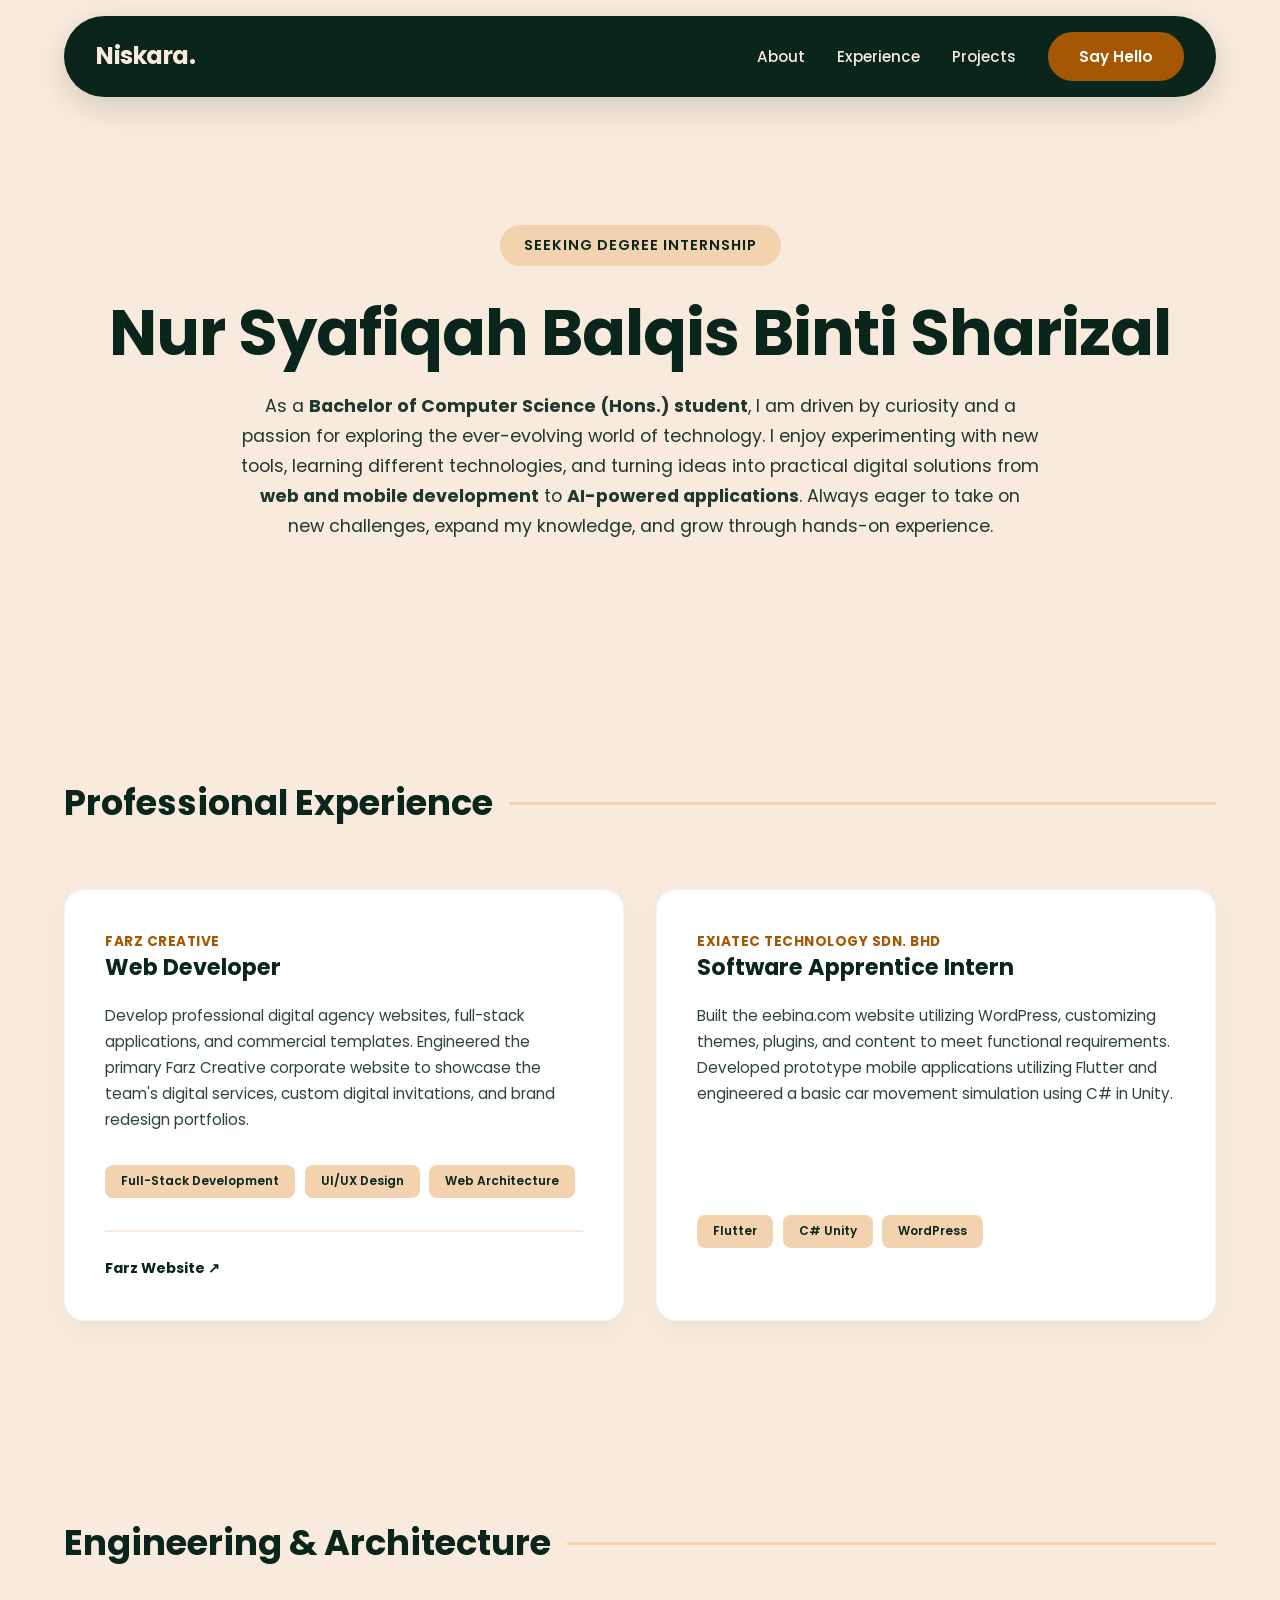
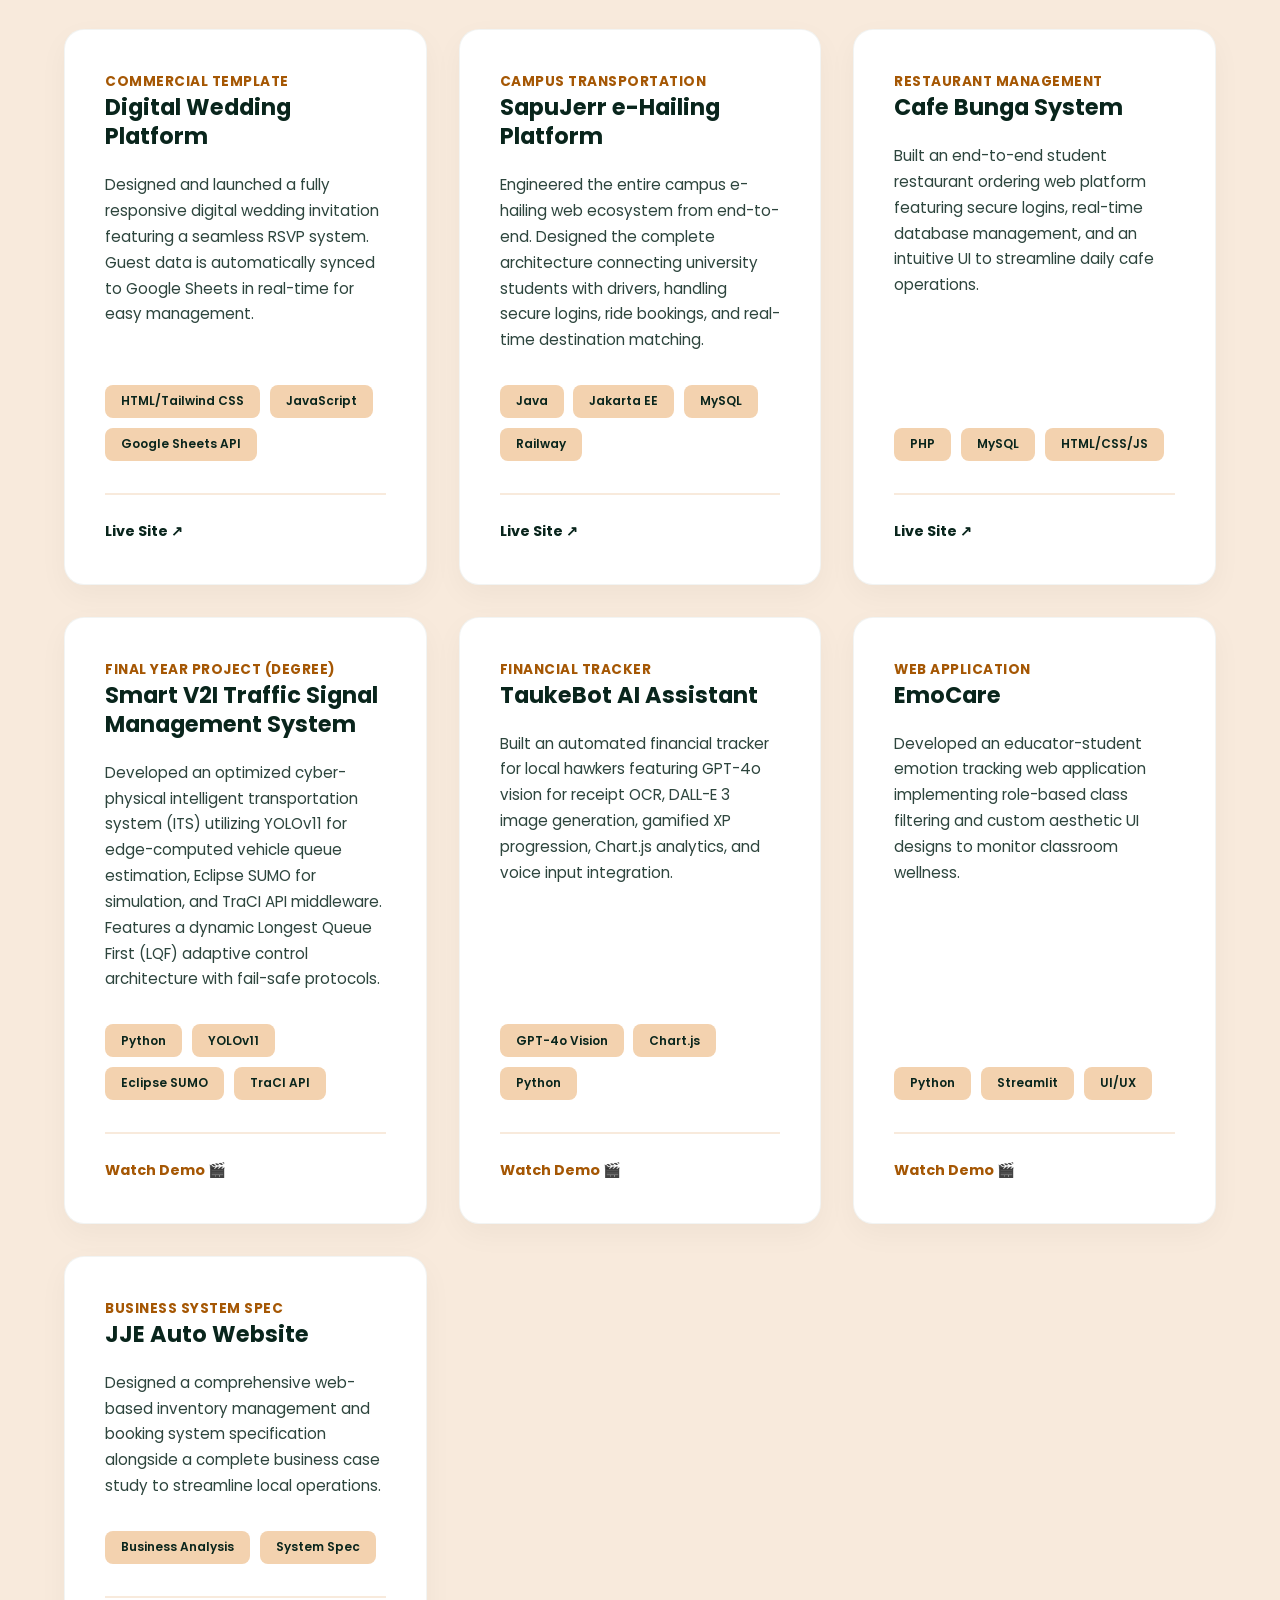
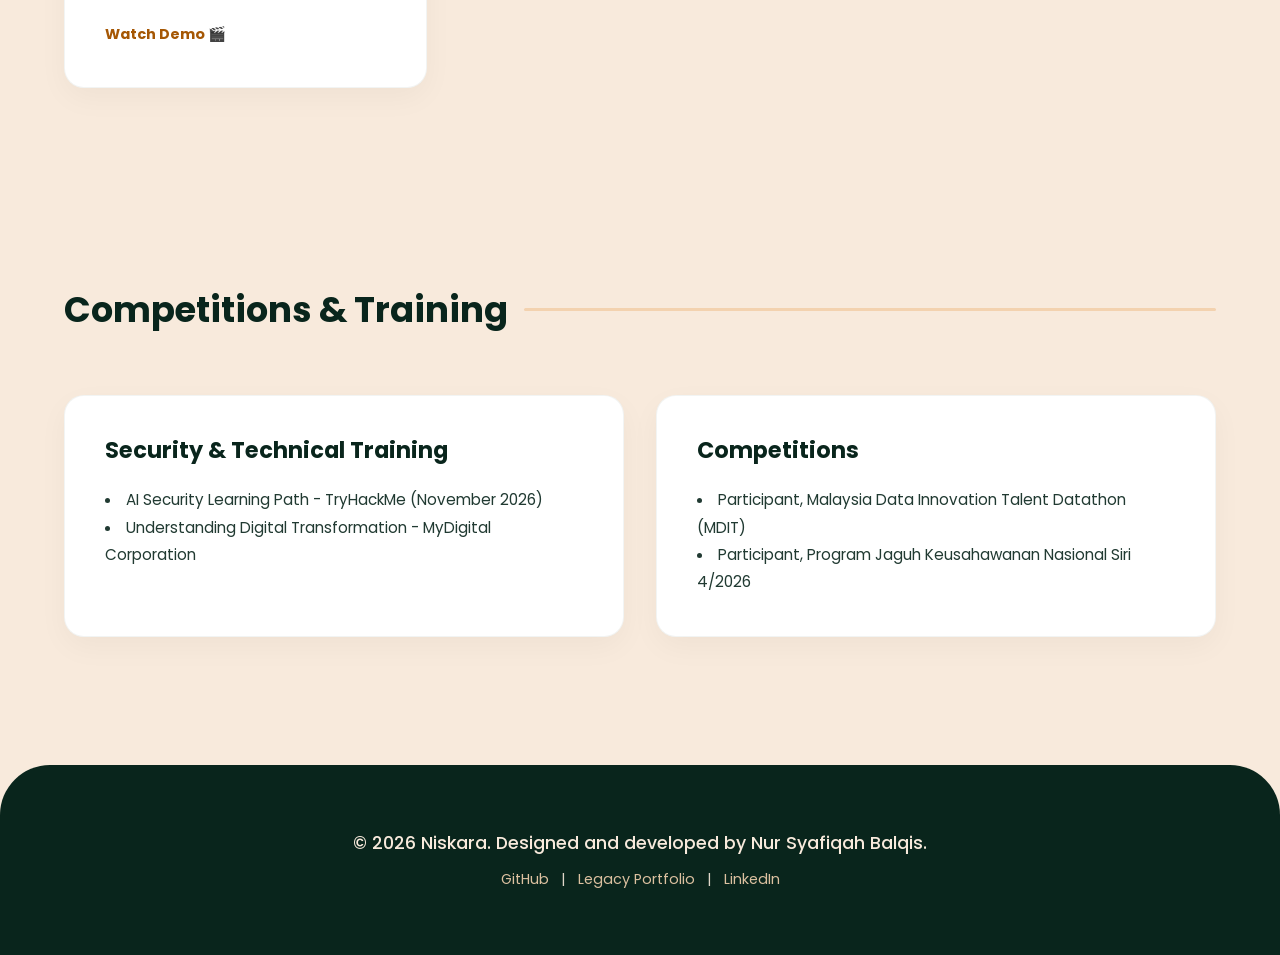
==== index.html @ 25c27092 "yt vid taukebot" ====
<!DOCTYPE html>
<html lang="en">
<head>
    <meta charset="UTF-8">
    <meta name="viewport" content="width=device-width, initial-scale=1.0">
    <title>Niskara. | Nur Syafiqah Balqis</title>
    <link href="https://fonts.googleapis.com/css2?family=Poppins:wght@300;400;500;600;700&display=swap" rel="stylesheet">
    <style>
        :root {
            /* Custom Palette */
            --dark-green: #09251C;
            --rust-orange: #A55704;
            --light-peach: #F3D2AF;
            --cream-bg: #F8EADC;
            --white: #FFFFFF;
            
            --transition: all 0.3s ease-in-out;
        }

        * {
            margin: 0;
            padding: 0;
            box-sizing: border-box;
            font-family: 'Poppins', sans-serif;
            scroll-behavior: smooth;
        }

        body {
            background-color: var(--cream-bg);
            color: var(--dark-green);
            line-height: 1.7;
            overflow-x: hidden;
        }

        .container {
            max-width: 1200px;
            margin: 0 auto;
            padding: 0 1.5rem;
        }

        /* Solid Navigation */
        .nav-wrapper {
            position: sticky;
            top: 1rem;
            z-index: 1000;
            margin-top: 1rem;
        }

        nav {
            display: flex;
            justify-content: space-between;
            align-items: center;
            padding: 1rem 2rem;
            background-color: var(--dark-green);
            border-radius: 50px;
            box-shadow: 0 10px 30px rgba(9, 37, 28, 0.15);
        }

        .logo {
            font-size: 1.5rem;
            font-weight: 700;
            color: var(--cream-bg);
            text-decoration: none;
            letter-spacing: -0.5px;
        }

        .nav-links {
            display: flex;
            gap: 2rem;
            list-style: none;
            align-items: center;
        }

        .nav-links a {
            text-decoration: none;
            color: var(--cream-bg);
            font-weight: 500;
            font-size: 0.95rem;
            transition: var(--transition);
        }

        .nav-links a:hover {
            color: var(--light-peach);
        }

        .btn-hire {
            background-color: var(--rust-orange);
            color: var(--white) !important;
            padding: 0.6rem 1.8rem;
            border-radius: 50px;
            font-weight: 600 !important;
            transition: var(--transition);
            display: inline-block;
            border: 2px solid var(--rust-orange);
        }

        .btn-hire:hover {
            background-color: transparent;
            color: var(--light-peach) !important;
            border-color: var(--light-peach);
        }

        /* Hamburger Menu (Mobile) */
        .hamburger {
            display: none;
            cursor: pointer;
            border: none;
            background: transparent;
            flex-direction: column;
            gap: 5px;
            z-index: 1001;
        }

        .hamburger span {
            width: 25px;
            height: 3px;
            background-color: var(--cream-bg);
            border-radius: 5px;
            transition: var(--transition);
        }

        /* Hero Section */
        .hero {
            padding: 8rem 0 6rem;
            text-align: center;
        }

        .tagline {
            display: inline-block;
            background-color: var(--light-peach);
            color: var(--dark-green);
            padding: 0.5rem 1.5rem;
            border-radius: 50px;
            font-size: 0.9rem;
            font-weight: 600;
            margin-bottom: 2rem;
            text-transform: uppercase;
            letter-spacing: 1px;
        }

        .hero h1 {
            font-size: 4rem;
            line-height: 1.1;
            margin-bottom: 1.5rem;
            color: var(--dark-green);
            letter-spacing: -1px;
        }

        .hero p {
            font-size: 1.1rem;
            color: var(--dark-green);
            max-width: 800px;
            margin: 0 auto 2.5rem;
            opacity: 0.9;
        }

        /* Typography & Layout */
        section { padding: 6rem 0; }

        .section-title {
            font-size: 2.2rem;
            margin-bottom: 3.5rem;
            font-weight: 700;
            display: flex;
            align-items: center;
            gap: 1rem;
            color: var(--dark-green);
        }

        .section-title::after {
            content: "";
            height: 3px;
            flex-grow: 1;
            background-color: var(--light-peach);
            border-radius: 5px;
        }

        .grid-2 { display: grid; grid-template-columns: 1fr 1fr; gap: 2rem; }
        .grid-3 { display: grid; grid-template-columns: repeat(auto-fit, minmax(320px, 1fr)); gap: 2rem; }

        /* Solid Cards */
        .card {
            background-color: var(--white);
            padding: 2.5rem;
            border-radius: 20px;
            transition: var(--transition);
            display: flex;
            flex-direction: column;
            height: 100%;
            border: 1px solid rgba(9, 37, 28, 0.05);
            box-shadow: 0 10px 30px rgba(9, 37, 28, 0.04);
        }

        .card:hover {
            transform: translateY(-8px);
            box-shadow: 0 20px 40px rgba(9, 37, 28, 0.1);
            border-color: var(--light-peach);
        }

        .card-header {
            display: flex;
            flex-direction: column;
            align-items: flex-start;
            margin-bottom: 1rem;
        }

        .card h3 { 
            font-size: 1.4rem; 
            margin-bottom: 0.3rem; 
            line-height: 1.3;
            font-weight: 700;
            color: var(--dark-green);
        }
        
        .card-subtitle {
            font-size: 0.85rem;
            color: var(--rust-orange);
            font-weight: 700;
            text-transform: uppercase;
            letter-spacing: 0.5px;
        }

        .card p {
            color: var(--dark-green);
            font-size: 0.95rem;
            margin-bottom: 2rem;
            flex-grow: 1;
            opacity: 0.85;
        }

        .tags {
            display: flex;
            flex-wrap: wrap;
            gap: 0.6rem;
            margin-bottom: 2rem;
        }

        .tag {
            background-color: var(--light-peach);
            color: var(--dark-green);
            padding: 0.4rem 1rem;
            border-radius: 8px;
            font-size: 0.75rem;
            font-weight: 600;
        }

        /* Action Buttons */
        .card-actions {
            display: flex;
            gap: 1.2rem;
            margin-top: auto;
            border-top: 2px solid var(--cream-bg);
            padding-top: 1.5rem;
            flex-wrap: wrap;
        }

        .btn-link {
            text-decoration: none;
            font-size: 0.9rem;
            font-weight: 700;
            color: var(--dark-green);
            display: flex;
            align-items: center;
            gap: 0.4rem;
            transition: var(--transition);
            cursor: pointer;
        }
        
        .btn-link:hover { color: var(--rust-orange); transform: translateX(2px); }
        .btn-video { color: var(--rust-orange); } 

        /* Video Modal */
        .modal-overlay {
            position: fixed;
            top: 0; left: 0; width: 100%; height: 100%;
            background: rgba(9, 37, 28, 0.8); 
            display: flex;
            justify-content: center;
            align-items: center;
            z-index: 2000;
            opacity: 0;
            pointer-events: none;
            transition: opacity 0.4s ease;
        }

        .modal-overlay.active {
            opacity: 1;
            pointer-events: all;
        }

        .modal-content {
            background: var(--cream-bg);
            padding: 2.5rem;
            border-radius: 20px;
            width: 95%;
            max-width: 900px;
            position: relative;
            transform: translateY(30px) scale(0.95);
            transition: all 0.4s cubic-bezier(0.4, 0, 0.2, 1);
            box-shadow: 0 25px 50px rgba(0,0,0,0.3);
        }

        .modal-overlay.active .modal-content { 
            transform: translateY(0) scale(1); 
        }

        .close-modal {
            position: absolute;
            top: 1.5rem;
            right: 1.5rem;
            background: var(--light-peach);
            border: none;
            width: 40px;
            height: 40px;
            border-radius: 50%;
            font-size: 1.5rem;
            display: flex;
            align-items: center;
            justify-content: center;
            cursor: pointer;
            color: var(--dark-green);
            transition: var(--transition);
        }

        .close-modal:hover {
            background: var(--rust-orange);
            color: var(--white);
            transform: rotate(90deg);
        }

        .video-container {
            width: 100%;
            aspect-ratio: 16 / 9;
            background: var(--dark-green);
            border-radius: 12px;
            overflow: hidden;
            margin-top: 1.5rem;
        }

        .video-container video, .video-container iframe {
            width: 100%;
            height: 100%;
            border: none;
        }

        footer {
            text-align: center;
            padding: 4rem 0;
            margin-top: 2rem;
            background-color: var(--dark-green);
            color: var(--cream-bg);
            border-top-left-radius: 50px;
            border-top-right-radius: 50px;
        }

        footer a {
            color: var(--light-peach);
            text-decoration: none;
            margin: 0 0.5rem;
            transition: var(--transition);
        }

        footer a:hover {
            color: var(--rust-orange);
        }

        /* Mobile Responsiveness */
        @media (max-width: 900px) {
            .hero h1 { font-size: 3rem; }
            .section-title { font-size: 1.8rem; }
            .grid-3 { grid-template-columns: repeat(auto-fit, minmax(280px, 1fr)); }
        }

        @media (max-width: 768px) {
            section { padding: 4rem 0; }
            .hero { padding: 6rem 0 4rem; }
            .hero h1 { font-size: 2.4rem; }
            .hero p { font-size: 1rem; padding: 0 1rem; }
            .grid-2 { grid-template-columns: 1fr; }
            
            nav { padding: 1rem 1.5rem; border-radius: 20px; }
            .hamburger { display: flex; }
            
            .nav-links {
                position: absolute;
                top: 110%;
                left: 0;
                right: 0;
                background-color: var(--dark-green);
                flex-direction: column;
                padding: 2rem;
                border-radius: 20px;
                box-shadow: 0 10px 30px rgba(9, 37, 28, 0.2);
                gap: 1.5rem;
                opacity: 0;
                visibility: hidden;
                transform: translateY(-10px);
                transition: var(--transition);
            }

            .nav-links.active {
                opacity: 1;
                visibility: visible;
                transform: translateY(0);
            }

            /* Hamburger Animation */
            .hamburger.active span:nth-child(1) { transform: rotate(45deg) translate(6px, 6px); }
            .hamburger.active span:nth-child(2) { opacity: 0; }
            .hamburger.active span:nth-child(3) { transform: rotate(-45deg) translate(5px, -5px); }
            
            .card { padding: 1.8rem; }
            .modal-content { padding: 1.5rem; border-radius: 16px; }
            
            footer { border-top-left-radius: 30px; border-top-right-radius: 30px; }
        }
    </style>
</head>
<body>

    <div class="container">
        <div class="nav-wrapper">
            <nav>
                <a href="#" class="logo">Niskara.</a>
                
                <button class="hamburger" id="hamburger-menu" aria-label="Toggle navigation">
                    <span></span>
                    <span></span>
                    <span></span>
                </button>

                <ul class="nav-links" id="nav-links">
                    <li><a href="#about" onclick="closeNav()">About</a></li>
                    <li><a href="#experience" onclick="closeNav()">Experience</a></li>
                    <li><a href="#projects" onclick="closeNav()">Projects</a></li>
                    <li><a href="mailto:syfqhblqs04@gmail.com" class="btn-hire">Say Hello</a></li>
                </ul>
            </nav>
        </div>

        <header class="hero" id="about">
            <div class="tagline">Seeking Degree Internship</div>
            <h1>Nur Syafiqah Balqis Binti Sharizal</h1>
            <p class="intro">
                As a <strong>Bachelor of Computer Science (Hons.) student</strong>, I am driven by curiosity 
                and a passion for exploring the ever-evolving world of technology.
                I enjoy experimenting with new tools, learning different technologies, 
                and turning ideas into practical digital solutions from 
                <strong>web and mobile development</strong> to 
                <strong>AI-powered applications</strong>. Always eager to take on new 
                challenges, expand my knowledge, and grow through hands-on experience.
            </p>
        </header>

        <section id="experience">
            <h2 class="section-title">Professional Experience</h2>
            <div class="grid-2">
                <div class="card">
                    <div class="card-header">
                        <span class="card-subtitle">Farz Creative</span>
                        <h3>Web Developer</h3>
                    </div>
                    <p>Develop professional digital agency websites, full-stack applications, and commercial templates. Engineered the primary Farz Creative corporate website to showcase the team's digital services, custom digital invitations, and brand redesign portfolios.</p>
                    <div class="tags">
                        <span class="tag">Full-Stack Development</span>
                        <span class="tag">UI/UX Design</span>
                        <span class="tag">Web Architecture</span>
                    </div>
                    <div class="card-actions">
                        <a href="https://farzcreative.com/" target="_blank" class="btn-link">Farz Website ↗</a>
                    </div>
                </div>

                <div class="card">
                    <div class="card-header">
                        <span class="card-subtitle">Exiatec Technology Sdn. Bhd</span>
                        <h3>Software Apprentice Intern</h3>
                    </div>
                    <p>Built the eebina.com website utilizing WordPress, customizing themes, plugins, and content to meet functional requirements. Developed prototype mobile applications utilizing Flutter and engineered a basic car movement simulation using C# in Unity.</p>
                    <div class="tags">
                        <span class="tag">Flutter</span>
                        <span class="tag">C# Unity</span>
                        <span class="tag">WordPress</span>
                    </div>
                </div>
            </div>
        </section>

        <section id="projects">
            <h2 class="section-title">Engineering & Architecture</h2>
            <div class="grid-3">
                
                <div class="card">
                    <div class="card-header">
                        <span class="card-subtitle">Commercial Template</span>
                        <h3>Digital Wedding Platform</h3>
                    </div>
                    <p>Designed and launched a fully responsive digital wedding invitation featuring a seamless RSVP system. Guest data is automatically synced to Google Sheets in real-time for easy management.</p>
                    <div class="tags">
                        <span class="tag">HTML/Tailwind CSS</span>
                        <span class="tag">JavaScript</span>
                        <span class="tag">Google Sheets API</span>
                    </div>
                    <div class="card-actions">
                        <a href="https://wedding-template-01-cyan.vercel.app/" target="_blank" class="btn-link">Live Site ↗</a>
                    </div>
                </div>

                <div class="card">
                    <div class="card-header">
                        <span class="card-subtitle">Campus Transportation</span>
                        <h3>SapuJerr e-Hailing Platform</h3>
                    </div>
                    <p>Engineered the entire campus e-hailing web ecosystem from end-to-end. Designed the complete architecture connecting university students with drivers, handling secure logins, ride bookings, and real-time destination matching.</p>
                    <div class="tags">
                        <span class="tag">Java</span>
                        <span class="tag">Jakarta EE</span>
                        <span class="tag">MySQL</span>
                        <span class="tag">Railway</span>
                    </div>
                    <div class="card-actions">
                        <a href="https://sapujerr-live-production.up.railway.app/" target="_blank" class="btn-link">Live Site ↗</a>
                       <!-- <a onclick="openModal('sapujerr-demo')" class="btn-link btn-video">Watch Demo 🎬</a> -->
                    </div>
                </div>

                <div class="card">
                    <div class="card-header">
                        <span class="card-subtitle">Restaurant Management</span>
                        <h3>Cafe Bunga System</h3>
                    </div>
                    <p>Built an end-to-end student restaurant ordering web platform featuring secure logins, real-time database management, and an intuitive UI to streamline daily cafe operations.</p>
                    <div class="tags">
                        <span class="tag">PHP</span>
                        <span class="tag">MySQL</span>
                        <span class="tag">HTML/CSS/JS</span>
                    </div>
                    <div class="card-actions">
                        <a href="https://cafebunga-production-2b8e.up.railway.app/" target="_blank" class="btn-link">Live Site ↗</a>
                        <!--<a onclick="openModal('cafebunga-demo')" class="btn-link btn-video">Watch Demo 🎬</a>-->
                    </div>
                </div>

                <div class="card">
                    <div class="card-header">
                        <span class="card-subtitle">Final Year Project (Degree)</span>
                        <h3>Smart V2I Traffic Signal Management System</h3>
                    </div>
                    <p>Developed an optimized cyber-physical intelligent transportation system (ITS) utilizing YOLOv11 for edge-computed vehicle queue estimation, Eclipse SUMO for simulation, and TraCI API middleware. Features a dynamic Longest Queue First (LQF) adaptive control architecture with fail-safe protocols.</p>
                    <div class="tags">
                        <span class="tag">Python</span>
                        <span class="tag">YOLOv11</span>
                        <span class="tag">Eclipse SUMO</span>
                        <span class="tag">TraCI API</span>
                    </div>
                    <div class="card-actions">
                        <a onclick="openModal('traffic-demo')" class="btn-link btn-video">Watch Demo 🎬</a>
                    </div>
                </div>

                <div class="card">
                    <div class="card-header">
                        <span class="card-subtitle">Financial Tracker</span>
                        <h3>TaukeBot AI Assistant</h3>
                    </div>
                    <p>Built an automated financial tracker for local hawkers featuring GPT-4o vision for receipt OCR, DALL-E 3 image generation, gamified XP progression, Chart.js analytics, and voice input integration.</p>
                    <div class="tags">
                        <span class="tag">GPT-4o Vision</span>
                        <span class="tag">Chart.js</span>
                        <span class="tag">Python</span>
                    </div>
                    <div class="card-actions">
                        <a onclick="openModal('taukebot-demo')" class="btn-link btn-video">Watch Demo 🎬</a>
                    </div>
                </div>

                <div class="card">
                    <div class="card-header">
                        <span class="card-subtitle">Web Application</span>
                        <h3>EmoCare</h3>
                    </div>
                    <p>Developed an educator-student emotion tracking web application implementing role-based class filtering and custom aesthetic UI designs to monitor classroom wellness.</p>
                    <div class="tags">
                        <span class="tag">Python</span>
                        <span class="tag">Streamlit</span>
                        <span class="tag">UI/UX</span>
                    </div>
                    <div class="card-actions">
                        <a onclick="openModal('emocare-demo')" class="btn-link btn-video">Watch Demo 🎬</a>
                    </div>
                </div>

                <div class="card">
                    <div class="card-header">
                        <span class="card-subtitle">Business System Spec</span>
                        <h3>JJE Auto Website</h3>
                    </div>
                    <p>Designed a comprehensive web-based inventory management and booking system specification alongside a complete business case study to streamline local operations.</p>
                    <div class="tags">
                        <span class="tag">Business Analysis</span>
                        <span class="tag">System Spec</span>
                    </div>
                    <div class="card-actions">
                        <a onclick="openModal('traffic-demo')" class="btn-link btn-video">Watch Demo 🎬</a>
                    </div>
                </div>

            </div>
        </section>

        <section id="certifications">
            <h2 class="section-title">Competitions & Training</h2>
            <div class="grid-2">
                <div class="card">
                    <h3>Security & Technical Training</h3>
                    <ul style="list-style-position: inside; color: var(--dark-green); font-size: 0.95rem; margin-top: 1rem; line-height: 1.8; opacity: 0.9;">
                        <li>AI Security Learning Path - TryHackMe (November 2026)</li>
                        <li>Understanding Digital Transformation - MyDigital Corporation</li>
                    </ul>
                </div>
                <div class="card">
                    <h3>Competitions</h3>
                    <ul style="list-style-position: inside; color: var(--dark-green); font-size: 0.95rem; margin-top: 1rem; line-height: 1.8; opacity: 0.9;">
                        <li>Participant, Malaysia Data Innovation Talent Datathon (MDIT)</li>
                        <li>Participant, Program Jaguh Keusahawanan Nasional Siri 4/2026</li>
                    </ul>
                </div>
            </div>
        </section>
    </div> <!-- End Container -->

    <footer>
        <div class="container">
            <p style="font-weight: 500; font-size: 1.1rem; margin-bottom: 0.5rem;">&copy; 2026 Niskara. Designed and developed by Nur Syafiqah Balqis.</p>
            <p style="font-size: 0.9rem; opacity: 0.9;">
                <a href="https://github.com/syafiqahBalqis" target="_blank">GitHub</a> | 
                <a href="https://syafiqahbalqis.github.io/" target="_blank">Legacy Portfolio</a> |
                <a href="https://www.linkedin.com/in/nursyafiqahbalqis04/" target="_blank">LinkedIn</a>
            </p>
        </div>
    </footer>

    <!-- Global Video Modal -->
    <div class="modal-overlay" id="videoModal" onclick="closeModal(event)">
        <div class="modal-content" onclick="event.stopPropagation()">
            <button class="close-modal" onclick="closeModal(event)" aria-label="Close Modal">&times;</button>
            <h3 id="modalTitle" style="margin-bottom: 0.5rem; font-size: 1.5rem; color: var(--dark-green);">Project Demo</h3>
            <p style="font-size: 0.95rem; color: var(--rust-orange); font-weight: 600; margin-bottom: 1rem;">Watch the system in action.</p>
            
            <div class="video-container">
                <!-- Use an iframe for BOTH local videos and YouTube videos -->
                <iframe id="demoPlayer" src="" allowfullscreen allow="autoplay; encrypted-media"></iframe> 
            </div>
        </div>
    </div>

    <script>
        // Mobile Navigation Toggle
        const hamburger = document.getElementById('hamburger-menu');
        const navLinks = document.getElementById('nav-links');

        hamburger.addEventListener('click', () => {
            hamburger.classList.toggle('active');
            navLinks.classList.toggle('active');
        });

        function closeNav() {
            hamburger.classList.remove('active');
            navLinks.classList.remove('active');
        }

        // Video Modal Logic
        const modal = document.getElementById('videoModal');
        const modalTitle = document.getElementById('modalTitle');
        const videoPlayer = document.getElementById('demoPlayer');

        const videoData = {
            // Local MP4 Examples
            'wedding-demo': { title: 'Digital Wedding Platform Demo', src: 'assets/videos/wedding-demo.mp4' },
            'sapujerr-demo': { title: 'SapuJerr Platform Demo', src: 'assets/videos/sapujerr-demo.mp4' },
            'cafebunga-demo': { title: 'Cafe Bunga System Demo', src: 'assets/videos/cafebunga-demo.mp4' },
            'traffic-demo': { title: 'Smart V2I Traffic Signal Management System Demo', src: 'assets/videos/traffic-demo.mp4' },
            
            // YouTube Example (Notice the /embed/ URL format!)
            'taukebot-demo': { title: 'TaukeBot AI Assistant Demo', src: 'https://www.youtube.com/embed/E0EMJjinqAg' },
            'emocare-demo': { title: 'EmoCare Web Application Demo', src: 'assets/videos/emocare-demo.mp4' }
        }; 

        function openModal(projectId) {
            if(videoData[projectId]) {
                modalTitle.innerText = videoData[projectId].title;
                videoPlayer.src = videoData[projectId].src;
            }
            modal.classList.add('active');
            document.body.style.overflow = 'hidden'; 
        }

        function closeModal(e) {
            if (e) e.preventDefault();
            modal.classList.remove('active');
            document.body.style.overflow = '';
            // For iframes, clearing the src is how you stop the video from playing in the background
            videoPlayer.src = ''; 
        }

        // Close modal on Escape key
        document.addEventListener('keydown', (e) => {
            if (e.key === 'Escape' && modal.classList.contains('active')) {
                closeModal();
            }
        });
    </script>
</body>
</html>
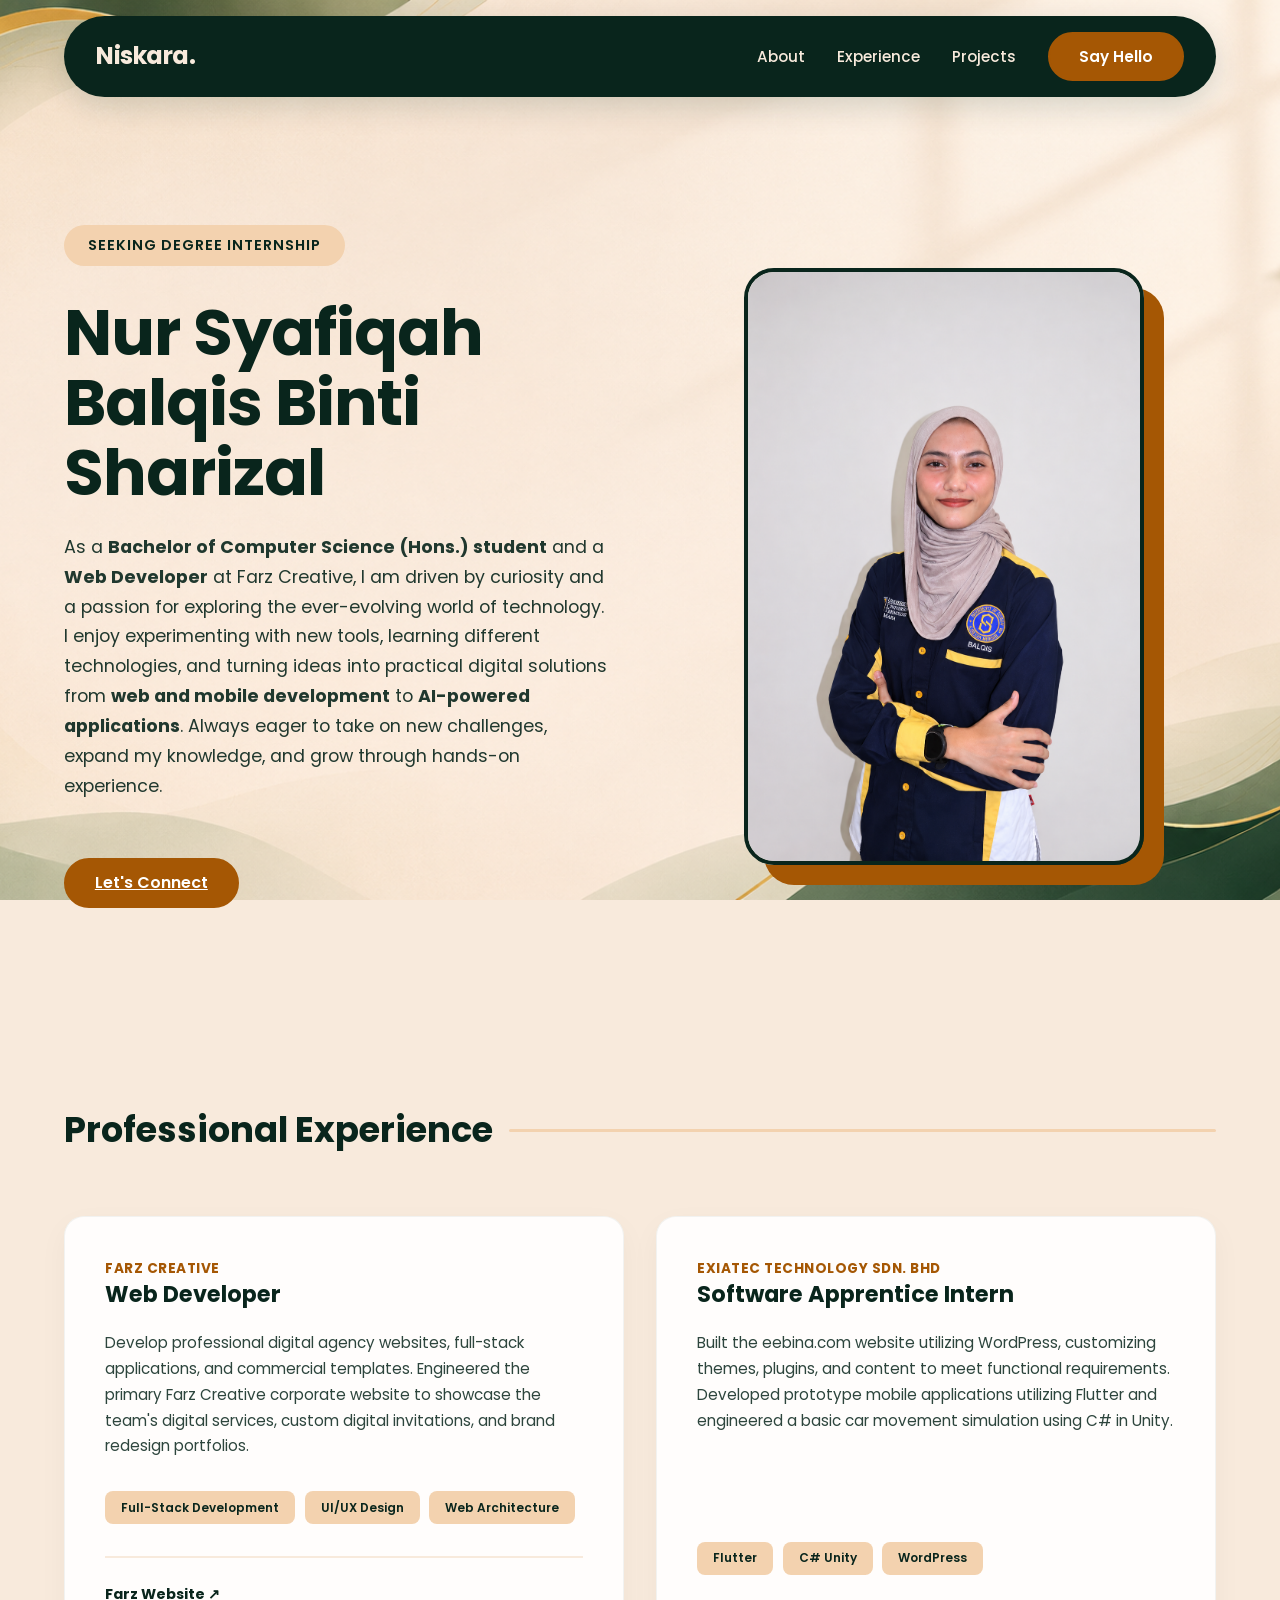
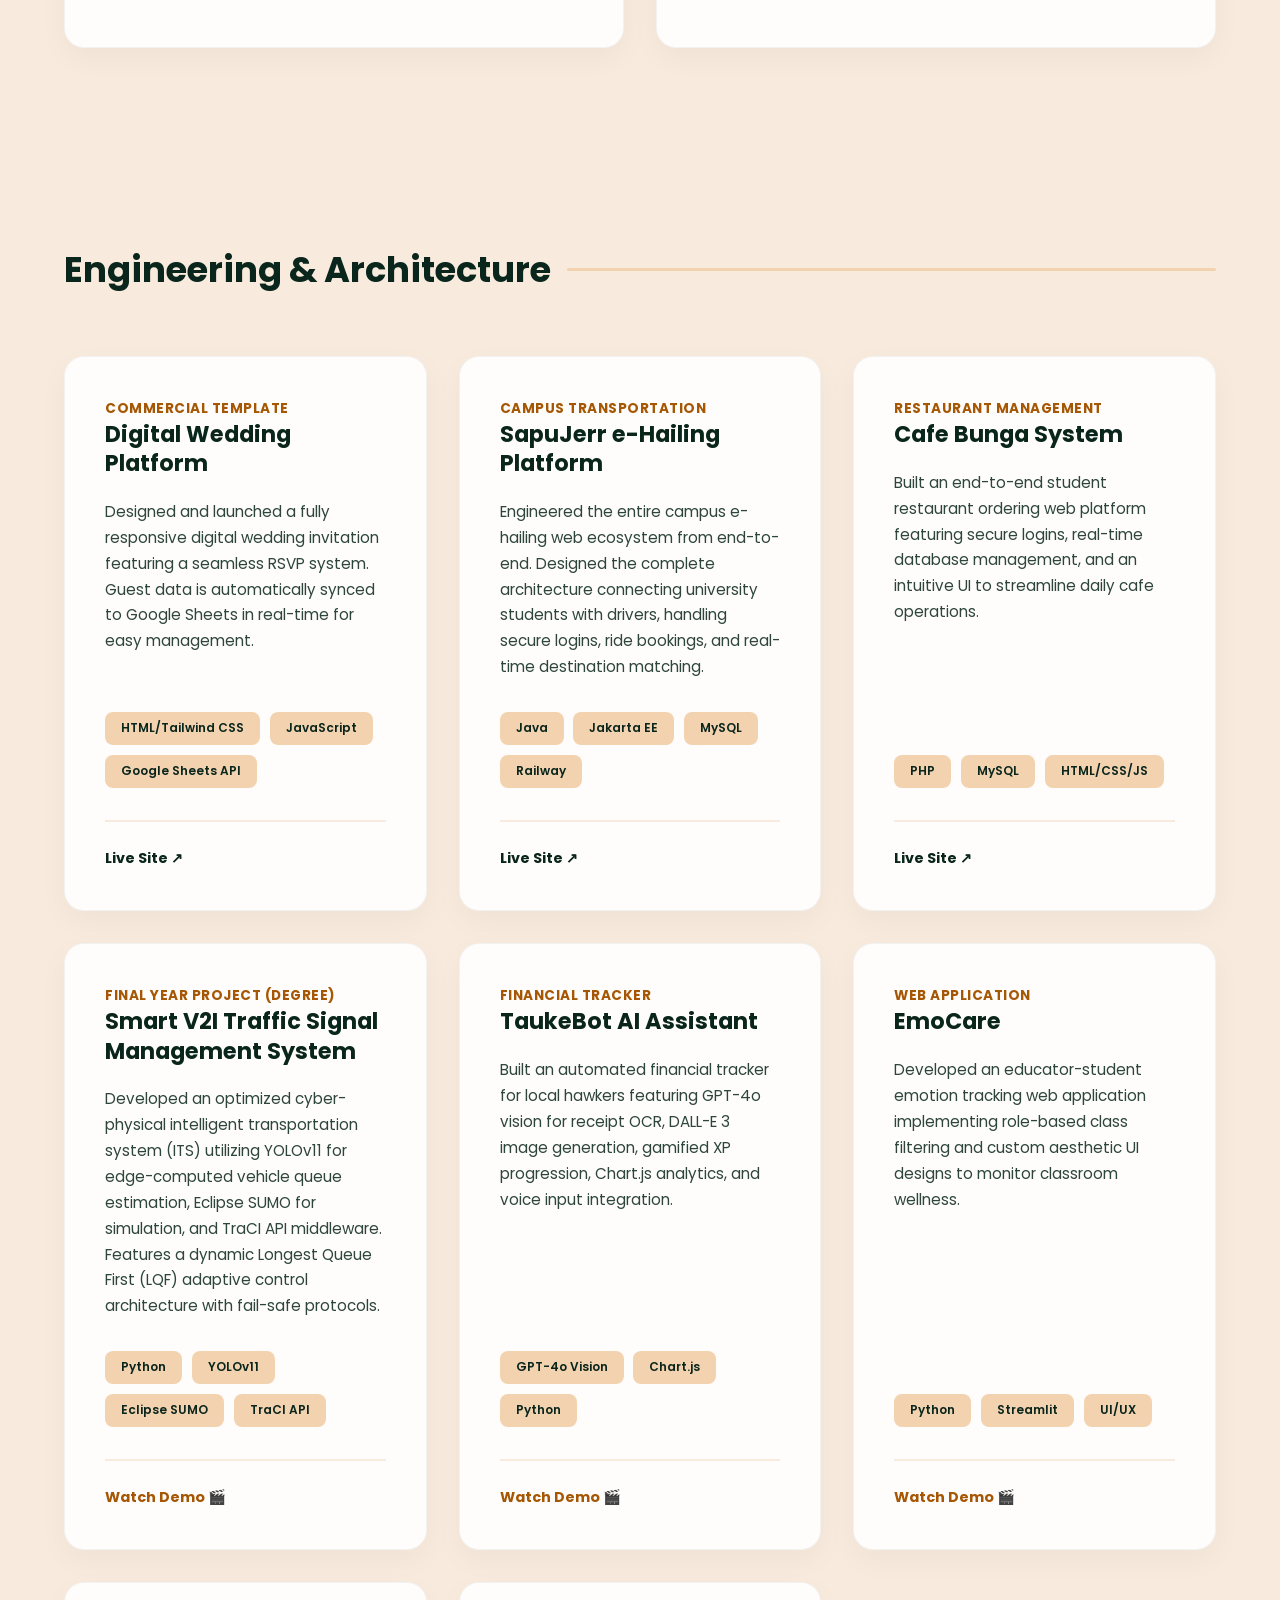
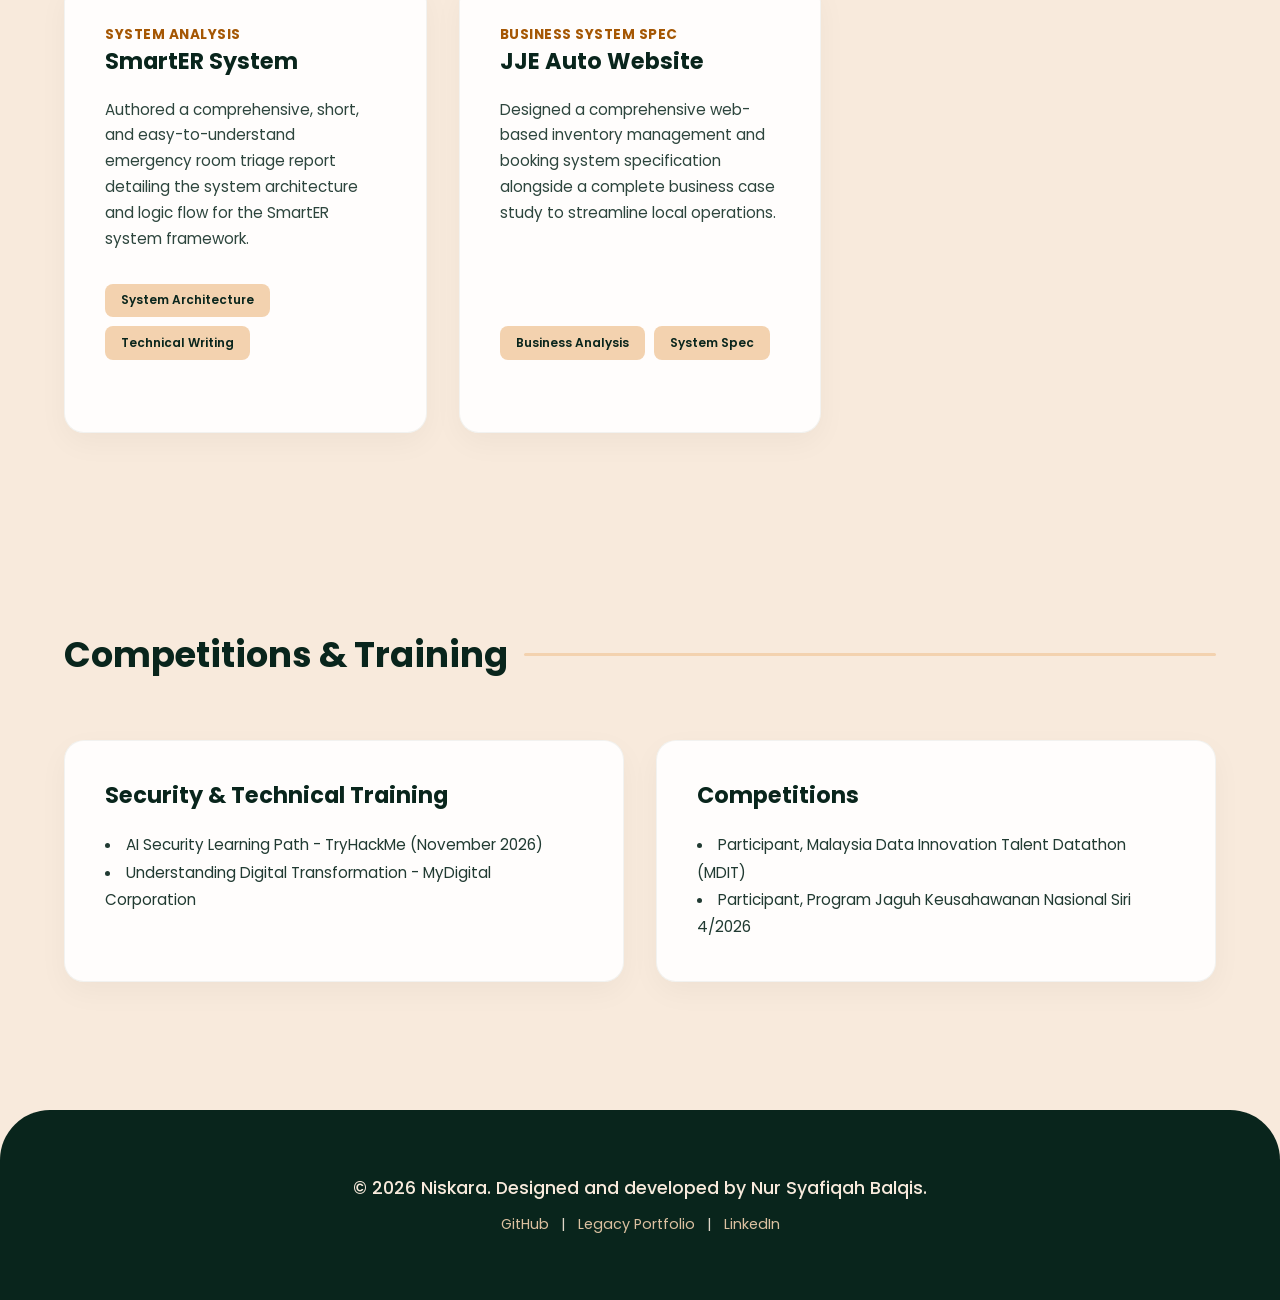
==== commit fce6ebab: "profile and bg" ====
--- a/index.html
+++ b/index.html
@@ -26,7 +26,12 @@
         }
 
         body {
+            /* Applied your new background image here */
             background-color: var(--cream-bg);
+            background-image: url('assets/images/backg1.png');
+            background-size: cover;
+            background-position: center;
+            background-attachment: fixed;
             color: var(--dark-green);
             line-height: 1.7;
             overflow-x: hidden;
@@ -119,10 +124,39 @@
             transition: var(--transition);
         }
 
-        /* Hero Section */
+        /* Hero Section (Updated layout for photo) */
         .hero {
             padding: 8rem 0 6rem;
-            text-align: center;
+            display: flex;
+            align-items: center;
+            justify-content: space-between;
+            gap: 4rem;
+        }
+        
+        .hero-content {
+            flex: 1;
+        }
+        
+        .hero-image-container {
+            flex: 1;
+            display: flex;
+            justify-content: center;
+            align-items: center;
+            position: relative;
+        }
+        
+        .hero-image {
+            width: 100%;
+            max-width: 400px;
+            border-radius: 30px;
+            box-shadow: 20px 20px 0px var(--rust-orange);
+            border: 4px solid var(--dark-green);
+            transition: var(--transition);
+        }
+        
+        .hero-image:hover {
+            transform: translate(-10px, -10px);
+            box-shadow: 30px 30px 0px var(--light-peach);
         }
 
         .tagline {
@@ -150,7 +184,7 @@
             font-size: 1.1rem;
             color: var(--dark-green);
             max-width: 800px;
-            margin: 0 auto 2.5rem;
+            margin-bottom: 2.5rem;
             opacity: 0.9;
         }
 
@@ -180,7 +214,8 @@
 
         /* Solid Cards */
         .card {
-            background-color: var(--white);
+            background-color: rgba(255, 255, 255, 0.9); /* Slight transparency so background shows through */
+            backdrop-filter: blur(10px);
             padding: 2.5rem;
             border-radius: 20px;
             transition: var(--transition);
@@ -366,6 +401,9 @@
 
         /* Mobile Responsiveness */
         @media (max-width: 900px) {
+            .hero { flex-direction: column; text-align: center; padding-top: 4rem; }
+            .hero-image-container { order: -1; margin-bottom: 2rem; }
+            .hero-image { max-width: 300px; }
             .hero h1 { font-size: 3rem; }
             .section-title { font-size: 1.8rem; }
             .grid-3 { grid-template-columns: repeat(auto-fit, minmax(280px, 1fr)); }
@@ -373,7 +411,6 @@
 
         @media (max-width: 768px) {
             section { padding: 4rem 0; }
-            .hero { padding: 6rem 0 4rem; }
             .hero h1 { font-size: 2.4rem; }
             .hero p { font-size: 1rem; padding: 0 1rem; }
             .grid-2 { grid-template-columns: 1fr; }
@@ -439,17 +476,24 @@
         </div>
 
         <header class="hero" id="about">
-            <div class="tagline">Seeking Degree Internship</div>
-            <h1>Nur Syafiqah Balqis Binti Sharizal</h1>
-            <p class="intro">
-                As a <strong>Bachelor of Computer Science (Hons.) student</strong>, I am driven by curiosity 
-                and a passion for exploring the ever-evolving world of technology.
-                I enjoy experimenting with new tools, learning different technologies, 
-                and turning ideas into practical digital solutions from 
-                <strong>web and mobile development</strong> to 
-                <strong>AI-powered applications</strong>. Always eager to take on new 
-                challenges, expand my knowledge, and grow through hands-on experience.
-            </p>
+            <div class="hero-content">
+                <div class="tagline">Seeking Degree Internship</div>
+                <h1>Nur Syafiqah Balqis Binti Sharizal</h1>
+                <p class="intro">
+                    As a <strong>Bachelor of Computer Science (Hons.) student</strong> and a <strong>Web Developer</strong> at Farz Creative, I am driven by curiosity 
+                    and a passion for exploring the ever-evolving world of technology.
+                    I enjoy experimenting with new tools, learning different technologies, 
+                    and turning ideas into practical digital solutions from 
+                    <strong>web and mobile development</strong> to 
+                    <strong>AI-powered applications</strong>. Always eager to take on new 
+                    challenges, expand my knowledge, and grow through hands-on experience.
+                </p>
+                <a href="mailto:syfqhblqs04@gmail.com" class="btn-hire" style="margin-top: 1rem;">Let's Connect</a>
+            </div>
+            
+            <div class="hero-image-container">
+                <img src="assets/images/profile_pic/balqis basco3.png" alt="Nur Syafiqah Balqis" class="hero-image">
+            </div>
         </header>
 
         <section id="experience">
@@ -520,7 +564,7 @@
                     </div>
                     <div class="card-actions">
                         <a href="https://sapujerr-live-production.up.railway.app/" target="_blank" class="btn-link">Live Site ↗</a>
-                       <!-- <a onclick="openModal('sapujerr-demo')" class="btn-link btn-video">Watch Demo 🎬</a> -->
+                        <!-- <a onclick="openModal('sapujerr-demo')" class="btn-link btn-video">Watch Demo 🎬</a> -->
                     </div>
                 </div>
 
@@ -592,6 +636,18 @@
 
                 <div class="card">
                     <div class="card-header">
+                        <span class="card-subtitle">System Analysis</span>
+                        <h3>SmartER System</h3>
+                    </div>
+                    <p>Authored a comprehensive, short, and easy-to-understand emergency room triage report detailing the system architecture and logic flow for the SmartER system framework.</p>
+                    <div class="tags">
+                        <span class="tag">System Architecture</span>
+                        <span class="tag">Technical Writing</span>
+                    </div>
+                </div>
+
+                <div class="card">
+                    <div class="card-header">
                         <span class="card-subtitle">Business System Spec</span>
                         <h3>JJE Auto Website</h3>
                     </div>
@@ -599,9 +655,6 @@
                     <div class="tags">
                         <span class="tag">Business Analysis</span>
                         <span class="tag">System Spec</span>
-                    </div>
-                    <div class="card-actions">
-                        <a onclick="openModal('traffic-demo')" class="btn-link btn-video">Watch Demo 🎬</a>
                     </div>
                 </div>
 
@@ -683,7 +736,7 @@
             
             // YouTube Example (Notice the /embed/ URL format!)
             'taukebot-demo': { title: 'TaukeBot AI Assistant Demo', src: 'https://www.youtube.com/embed/E0EMJjinqAg' },
-            'emocare-demo': { title: 'EmoCare Web Application Demo', src: 'assets/videos/emocare-demo.mp4' }
+            'emocare-demo': { title: 'EmoCare Web Application Demo', src: 'https://www.youtube.com/embed/YMVKTD5yjZI' }
         }; 
 
         function openModal(projectId) {
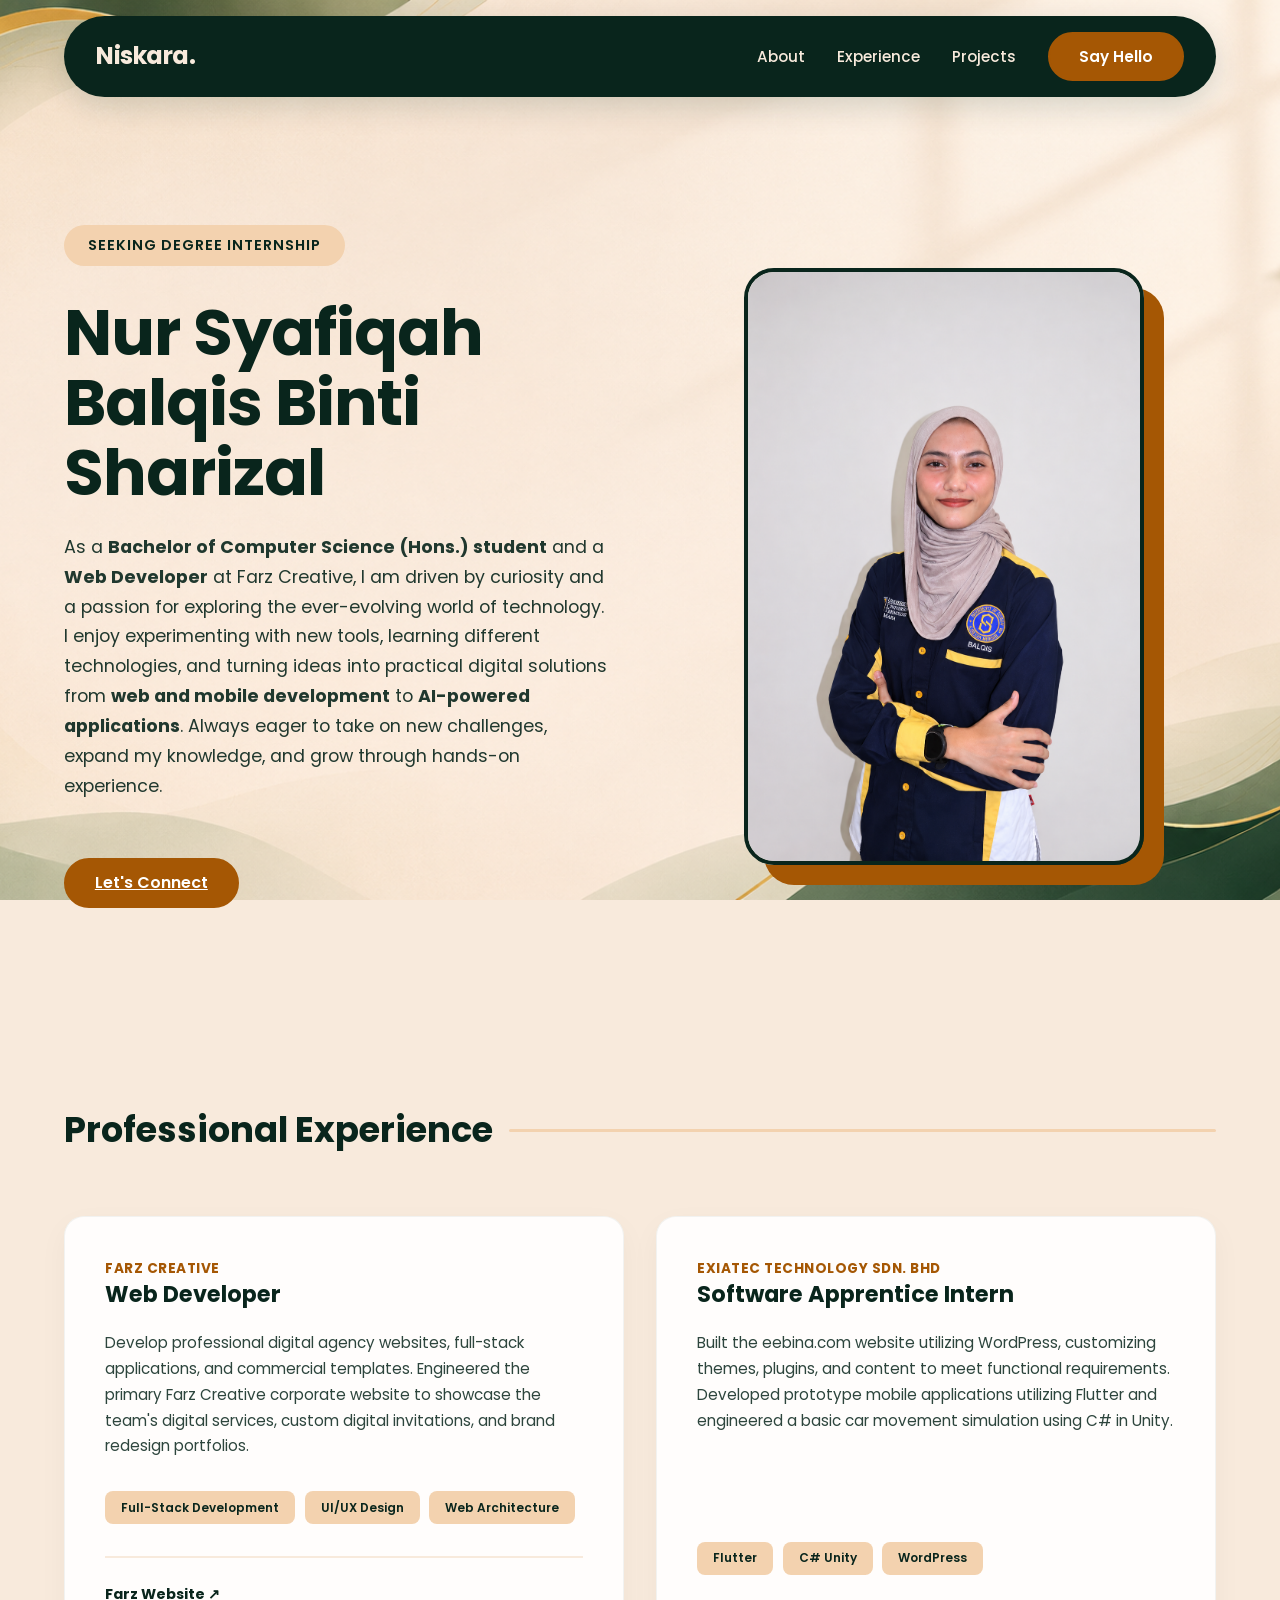
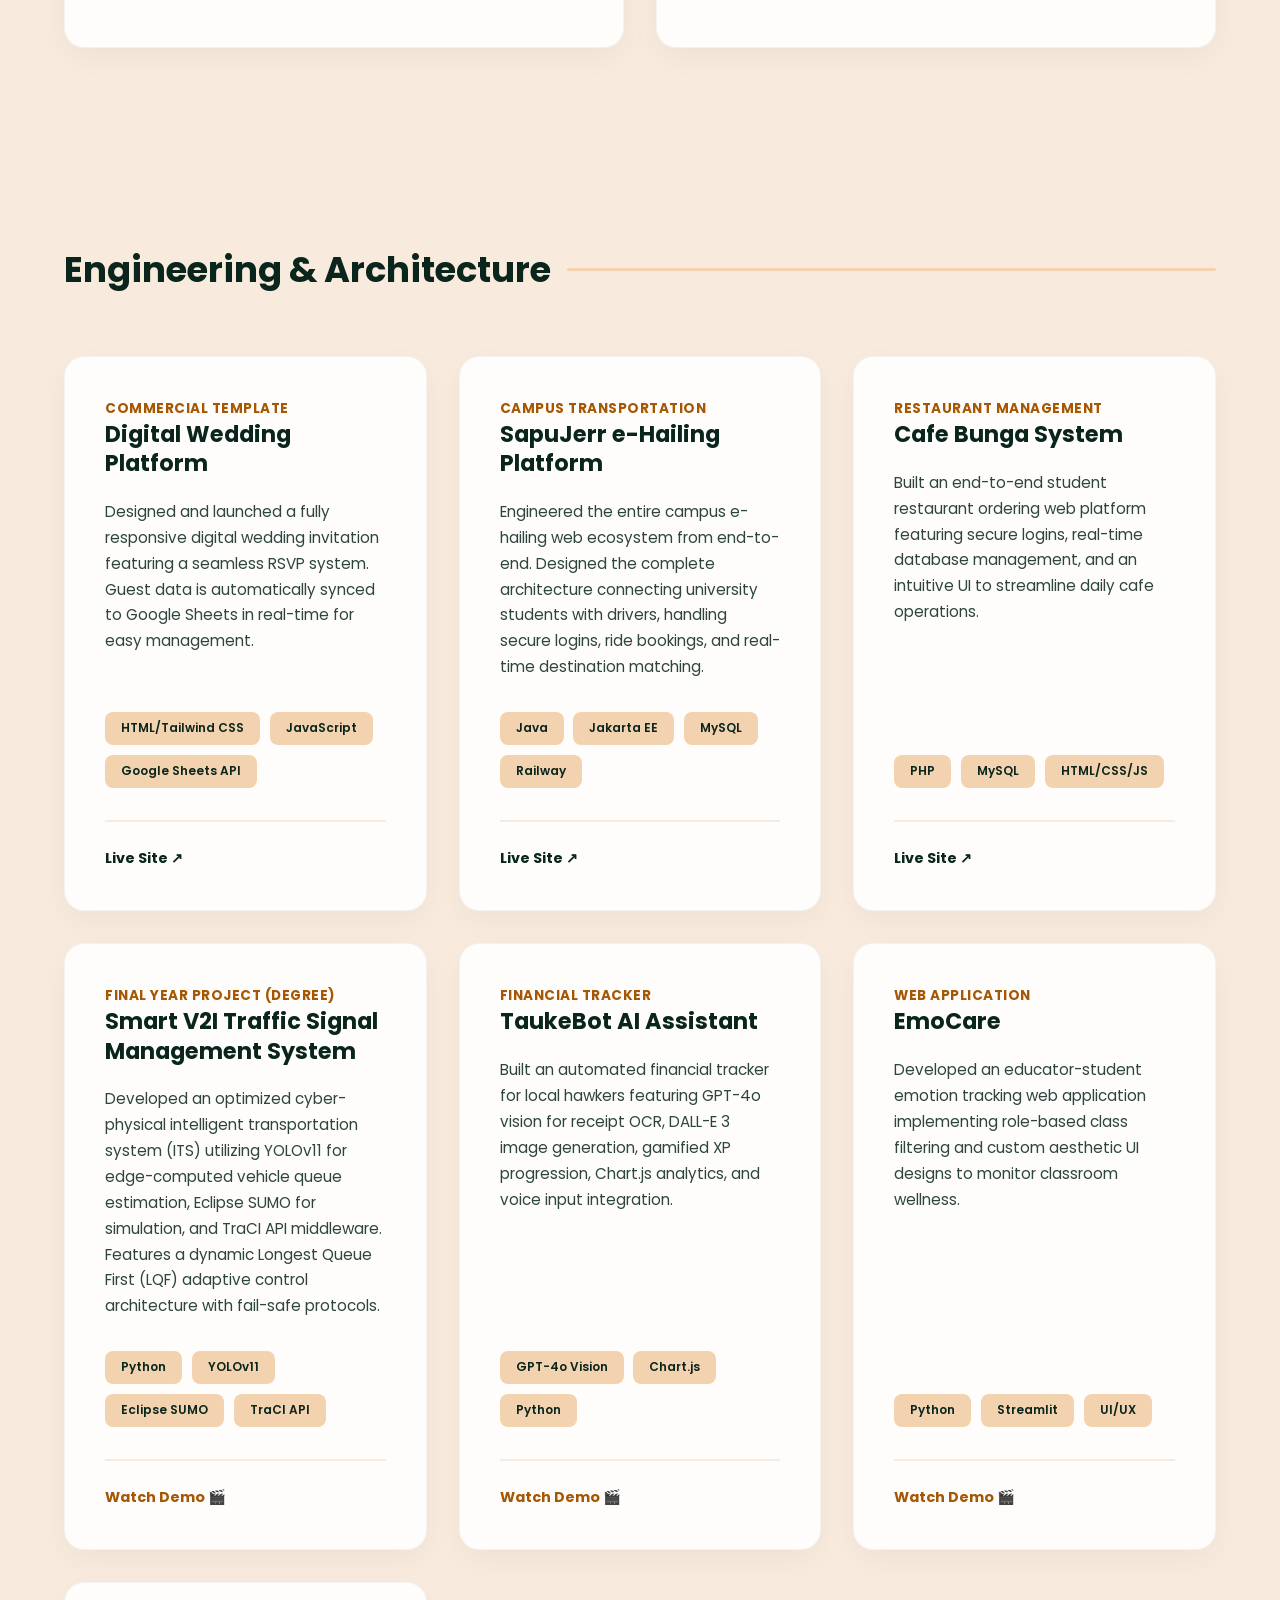
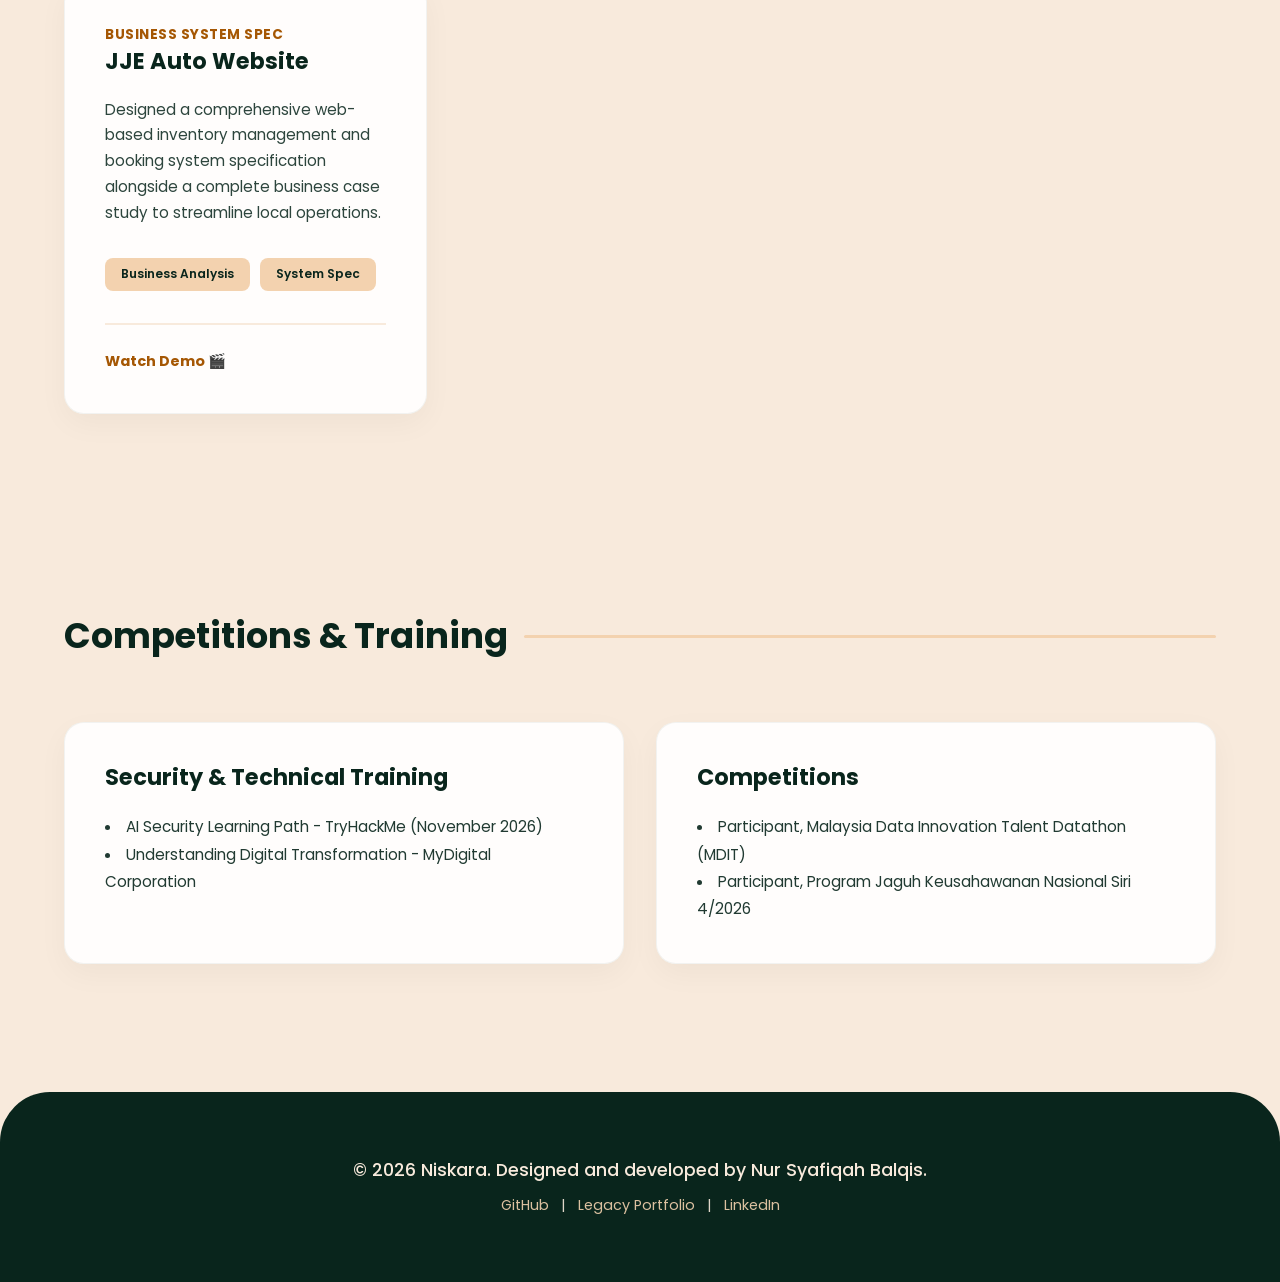
==== commit ec05e828: "jjeauto" ====
--- a/index.html
+++ b/index.html
@@ -636,18 +636,6 @@
 
                 <div class="card">
                     <div class="card-header">
-                        <span class="card-subtitle">System Analysis</span>
-                        <h3>SmartER System</h3>
-                    </div>
-                    <p>Authored a comprehensive, short, and easy-to-understand emergency room triage report detailing the system architecture and logic flow for the SmartER system framework.</p>
-                    <div class="tags">
-                        <span class="tag">System Architecture</span>
-                        <span class="tag">Technical Writing</span>
-                    </div>
-                </div>
-
-                <div class="card">
-                    <div class="card-header">
                         <span class="card-subtitle">Business System Spec</span>
                         <h3>JJE Auto Website</h3>
                     </div>
@@ -655,6 +643,9 @@
                     <div class="tags">
                         <span class="tag">Business Analysis</span>
                         <span class="tag">System Spec</span>
+                    </div>
+                    <div class="card-actions">
+                        <a onclick="openModal('jje-auto-demo')" class="btn-link btn-video">Watch Demo 🎬</a>
                     </div>
                 </div>
 
@@ -733,10 +724,11 @@
             'sapujerr-demo': { title: 'SapuJerr Platform Demo', src: 'assets/videos/sapujerr-demo.mp4' },
             'cafebunga-demo': { title: 'Cafe Bunga System Demo', src: 'assets/videos/cafebunga-demo.mp4' },
             'traffic-demo': { title: 'Smart V2I Traffic Signal Management System Demo', src: 'assets/videos/traffic-demo.mp4' },
+            'jje-auto-demo': { title: 'JJE Auto System Demo', src: 'assets/videos/jje-auto-demo.mp4' },
             
             // YouTube Example (Notice the /embed/ URL format!)
             'taukebot-demo': { title: 'TaukeBot AI Assistant Demo', src: 'https://www.youtube.com/embed/E0EMJjinqAg' },
-            'emocare-demo': { title: 'EmoCare Web Application Demo', src: 'https://www.youtube.com/embed/YMVKTD5yjZI' }
+            'emocare-demo': { title: 'EmoCare Web Application Demo', src: 'https://www.youtube.com/embed/YMVKTD5yjZI' },
         }; 
 
         function openModal(projectId) {
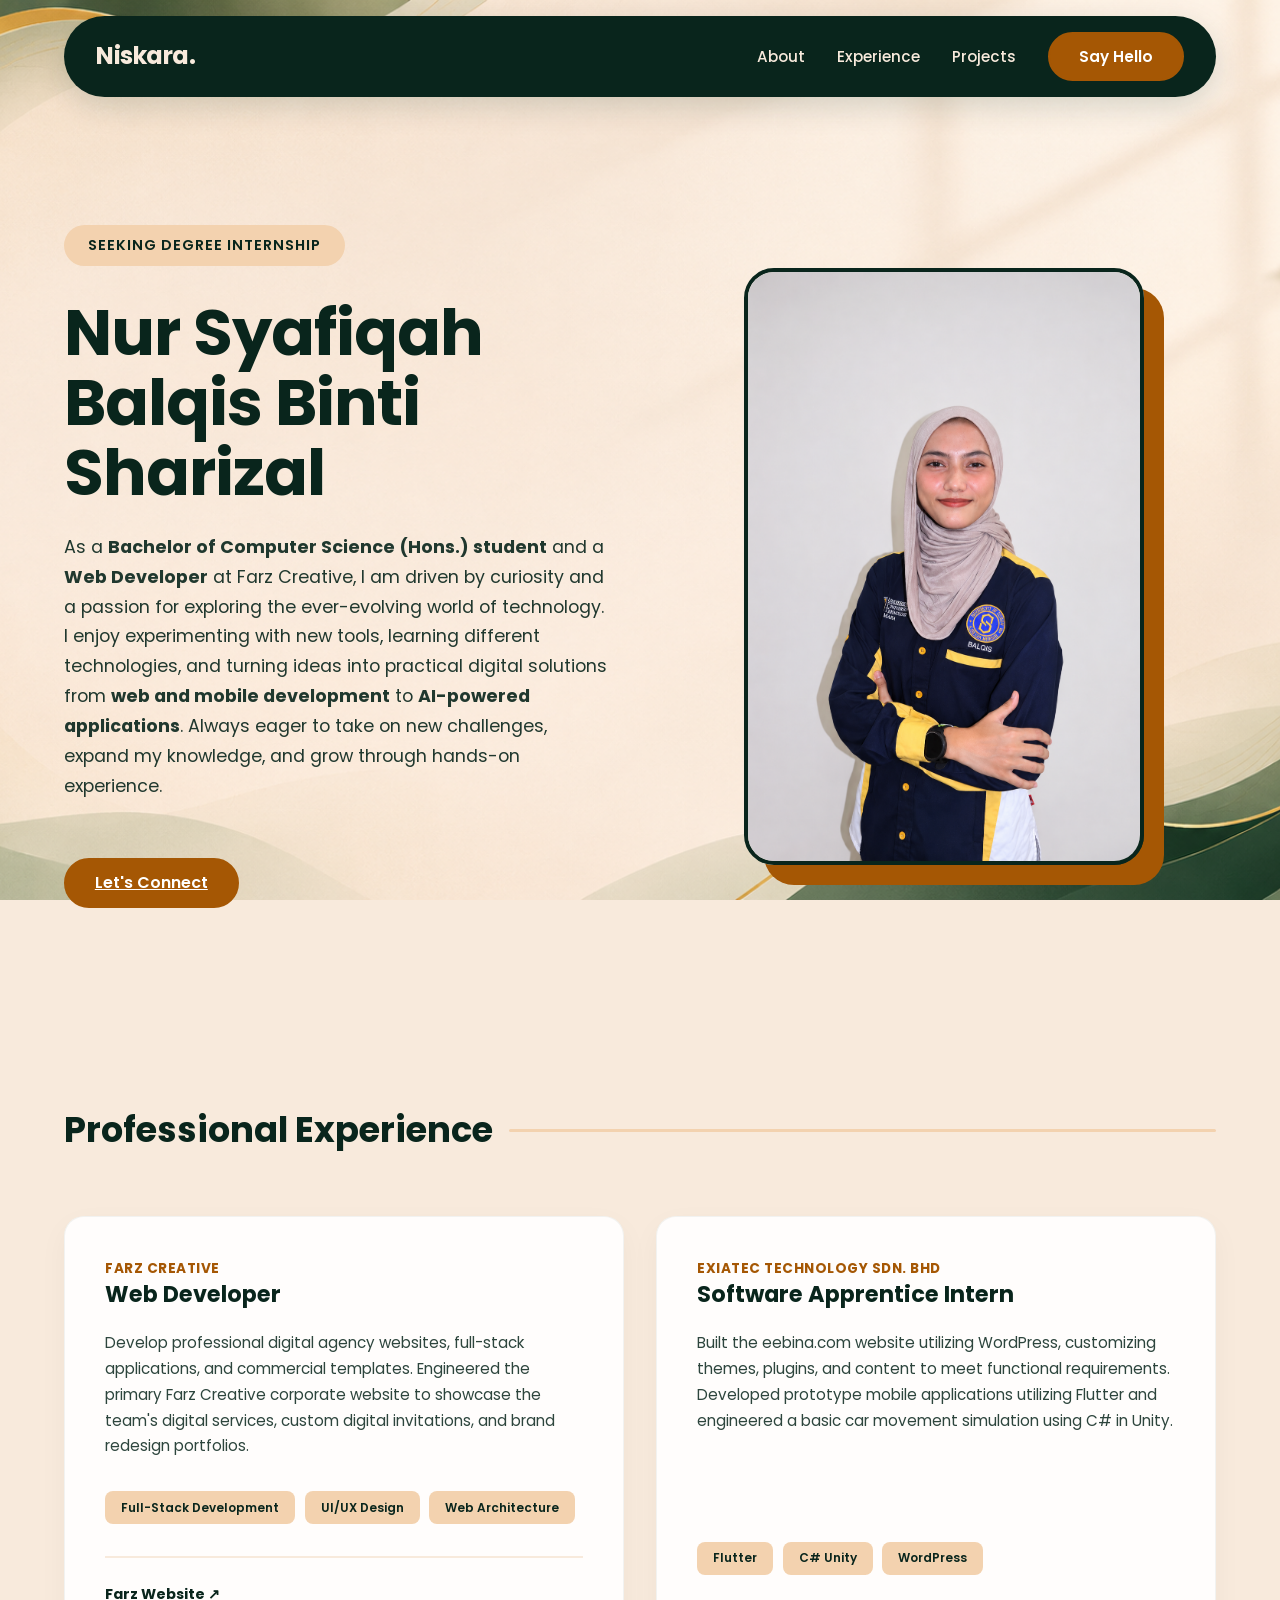
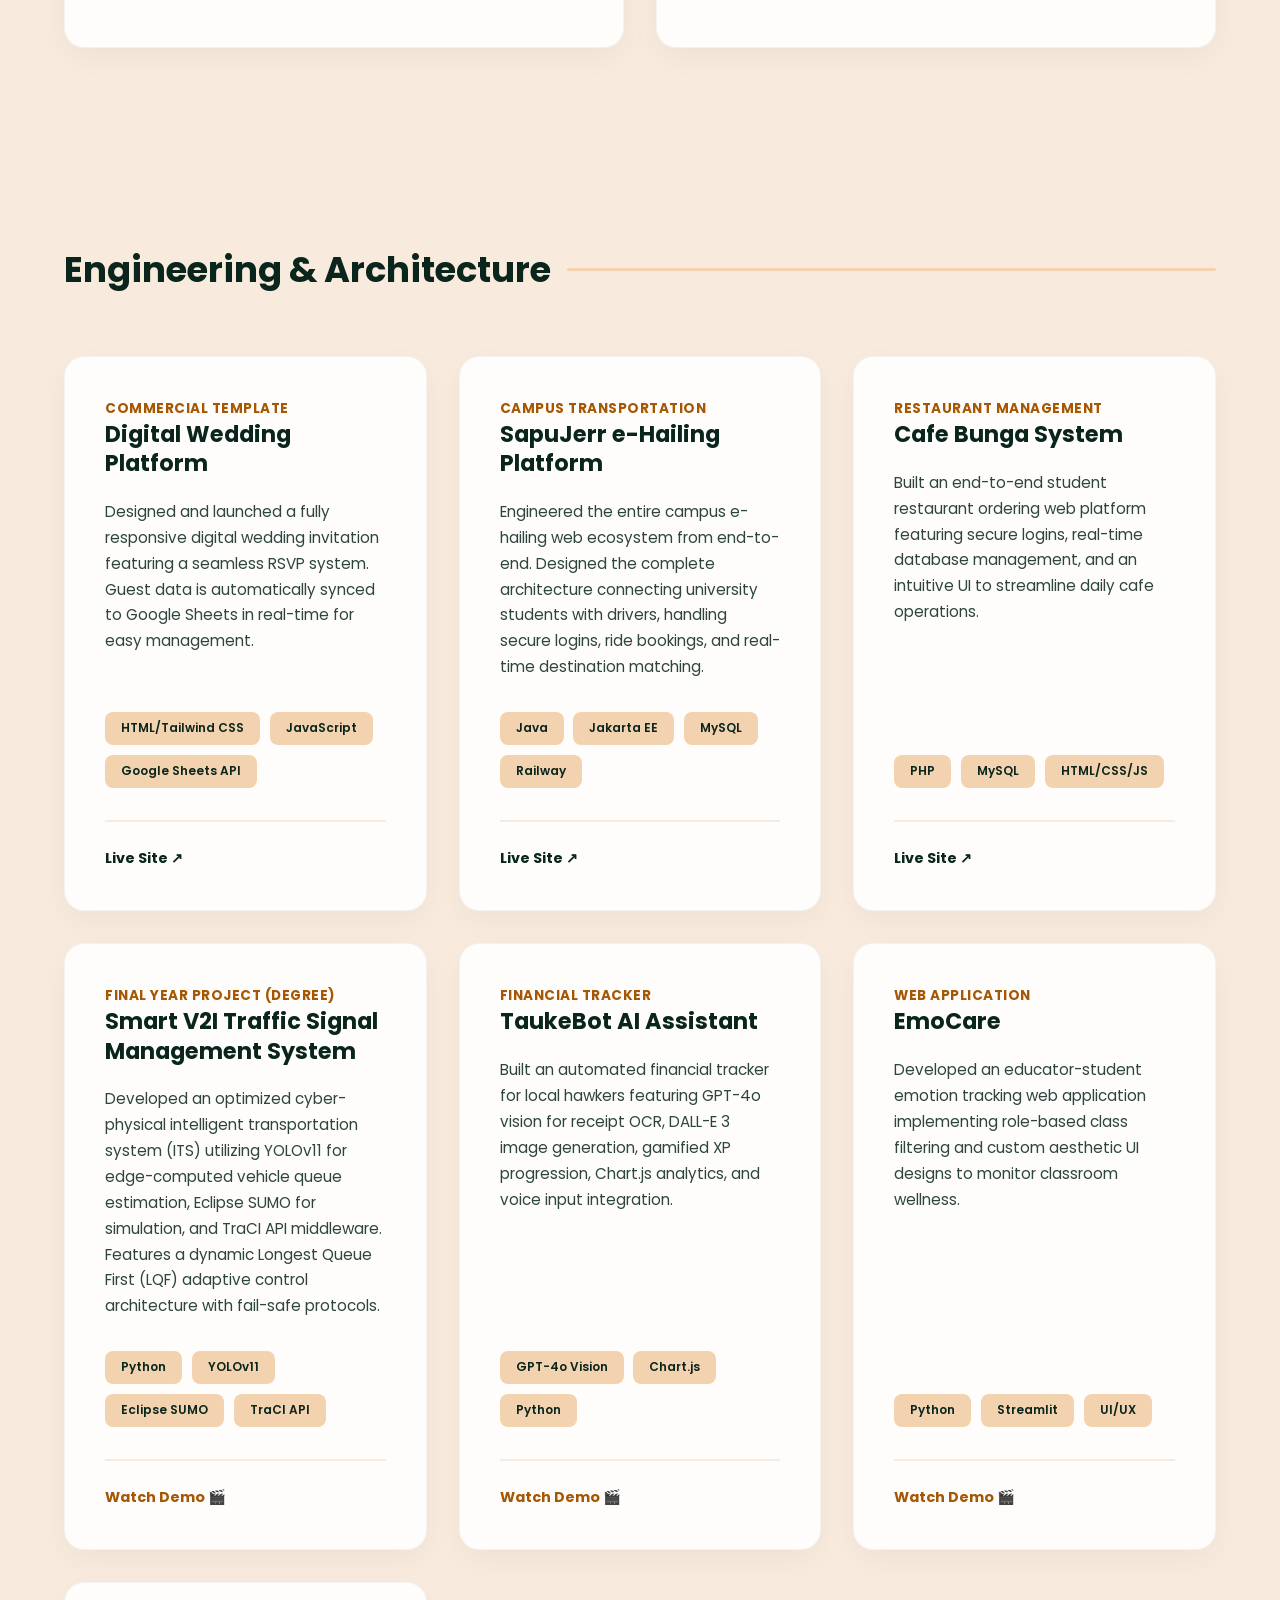
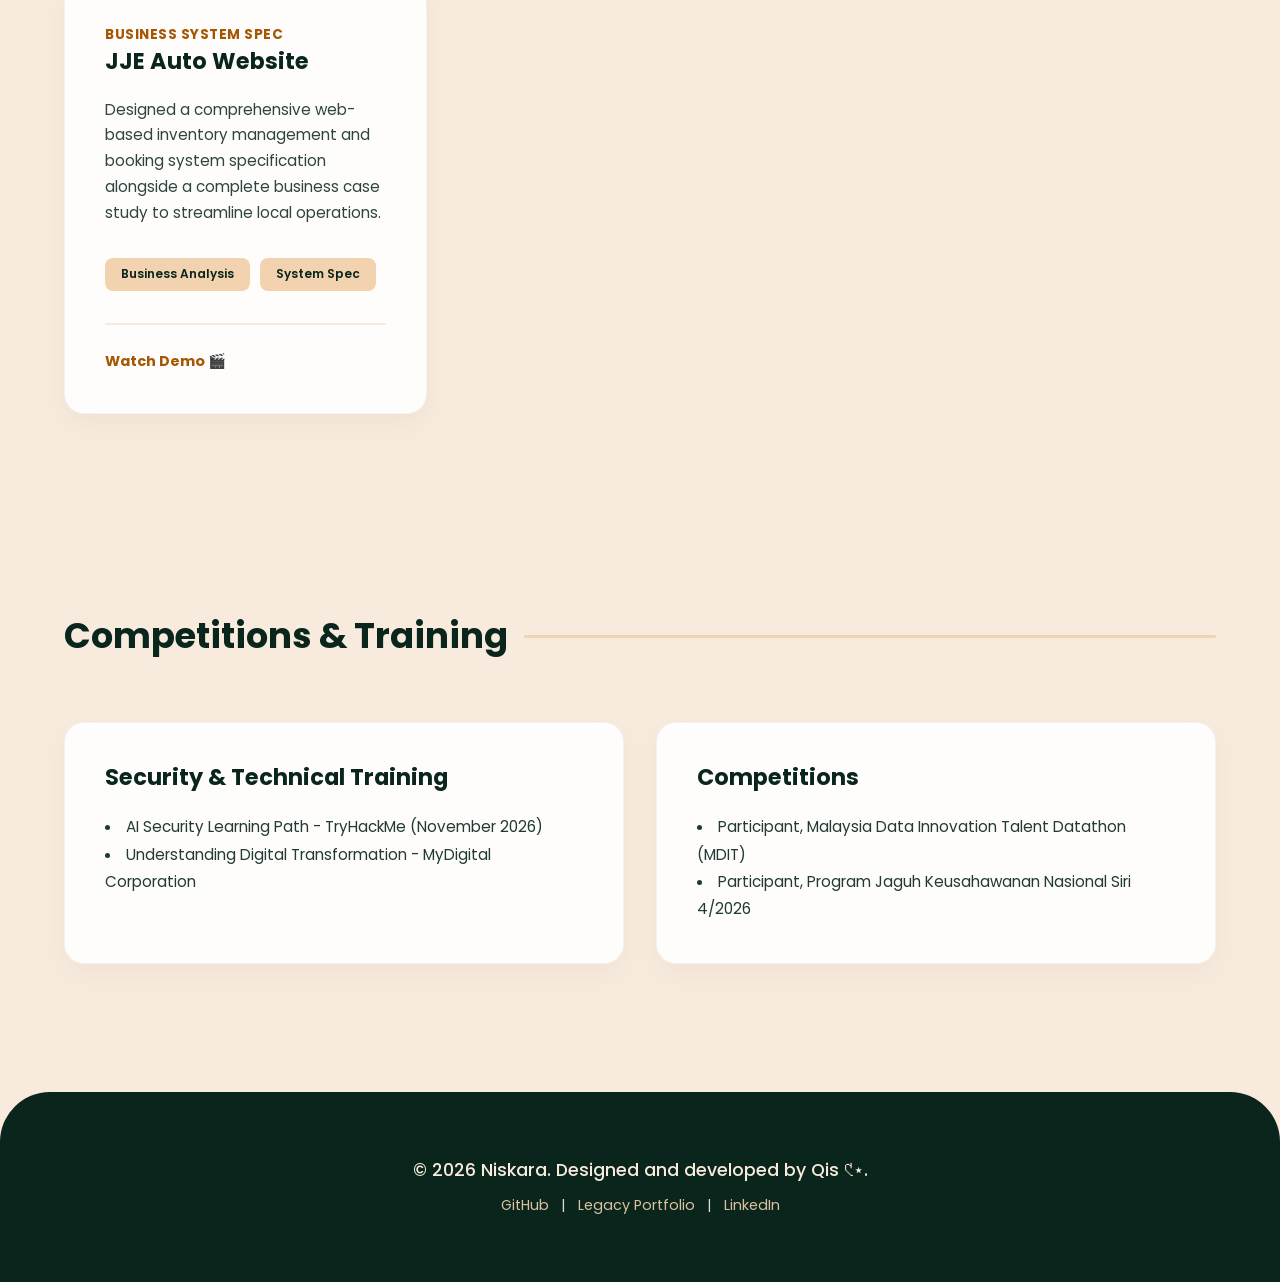
==== commit a22790c4: "footer qis" ====
--- a/index.html
+++ b/index.html
@@ -675,7 +675,7 @@
 
     <footer>
         <div class="container">
-            <p style="font-weight: 500; font-size: 1.1rem; margin-bottom: 0.5rem;">&copy; 2026 Niskara. Designed and developed by Nur Syafiqah Balqis.</p>
+            <p style="font-weight: 500; font-size: 1.1rem; margin-bottom: 0.5rem;">&copy; 2026 Niskara. Designed and developed by Qis 𑣲⋆.</p>
             <p style="font-size: 0.9rem; opacity: 0.9;">
                 <a href="https://github.com/syafiqahBalqis" target="_blank">GitHub</a> | 
                 <a href="https://syafiqahbalqis.github.io/" target="_blank">Legacy Portfolio</a> |
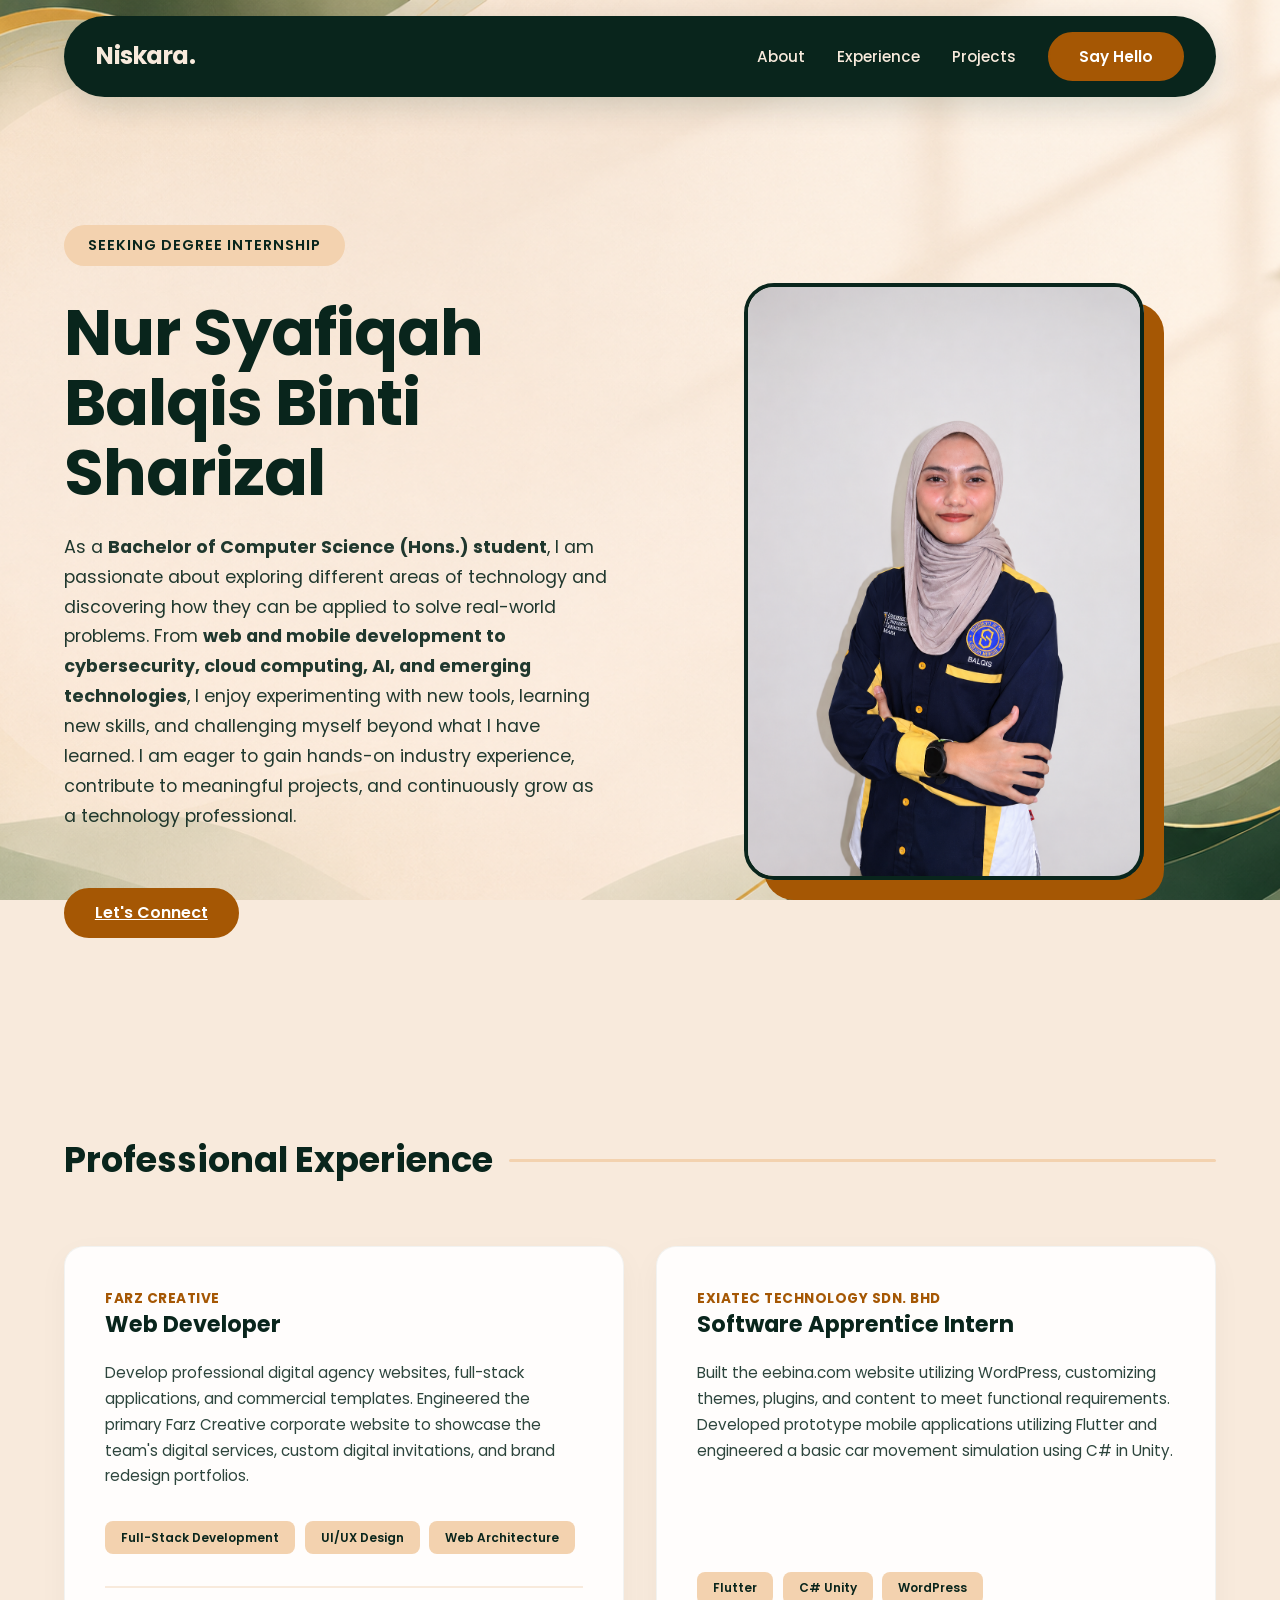
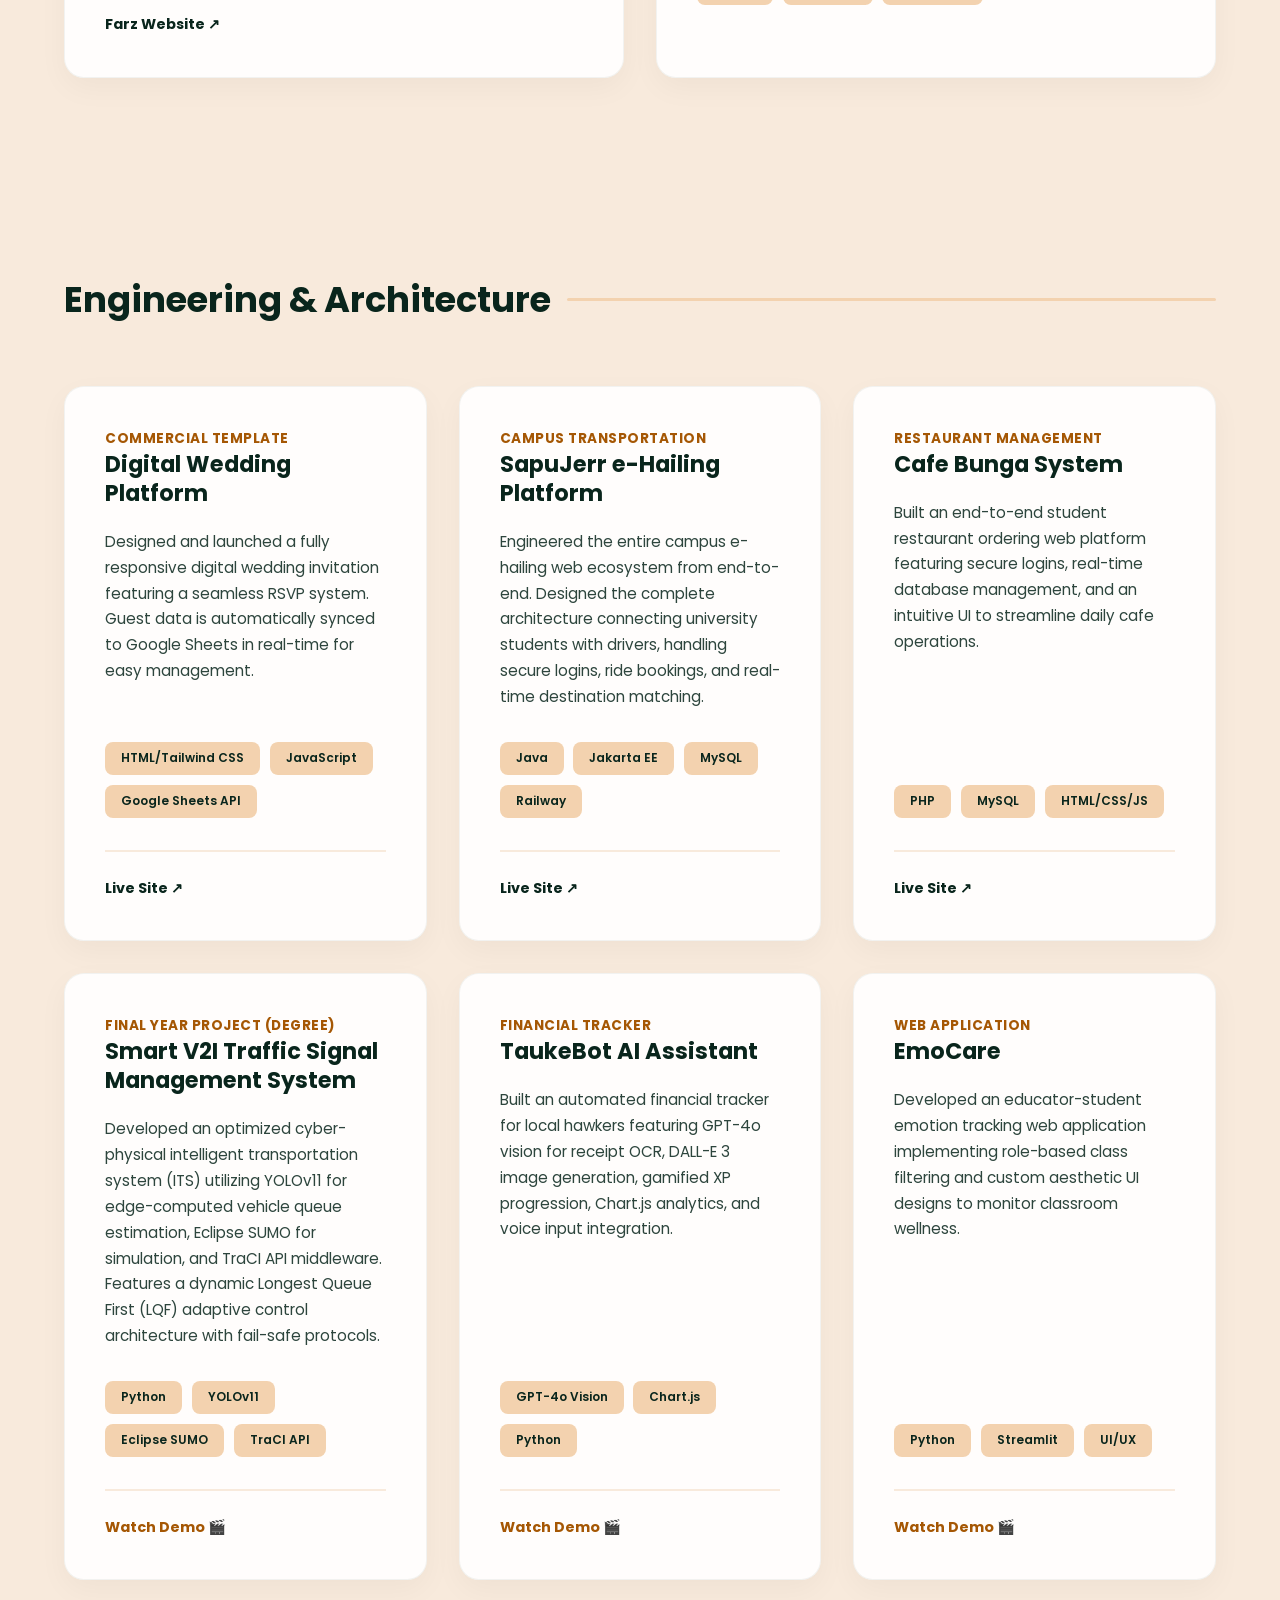
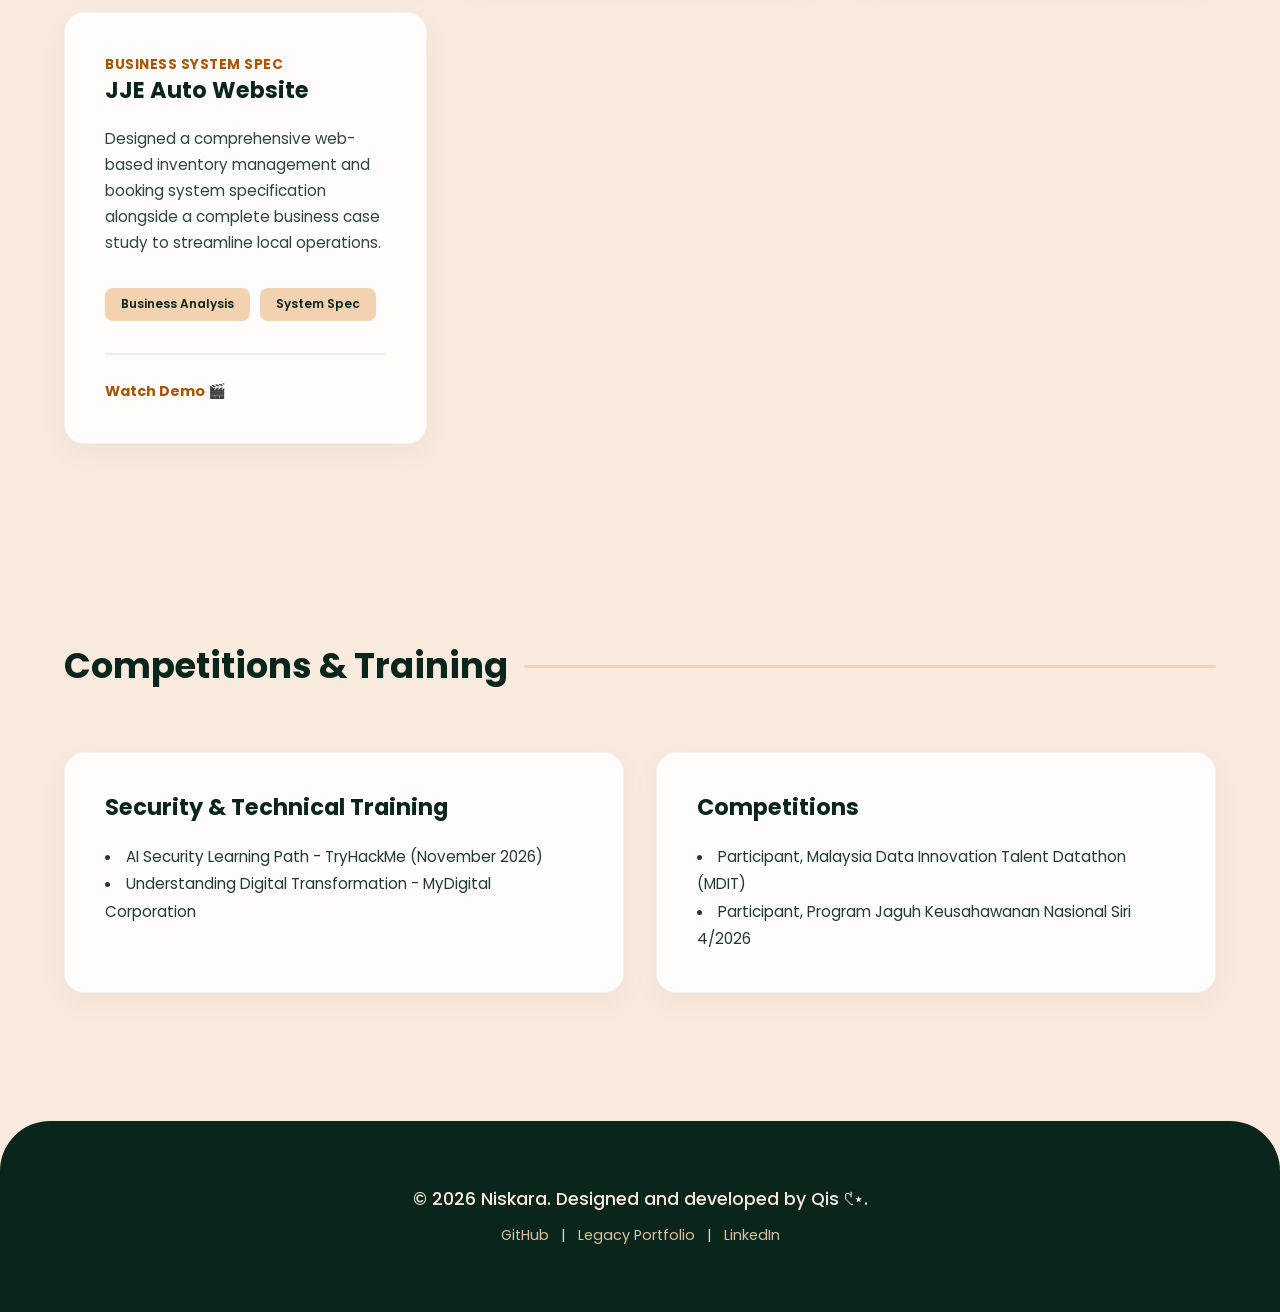
==== commit 84ea5891: "description" ====
--- a/index.html
+++ b/index.html
@@ -479,15 +479,11 @@
             <div class="hero-content">
                 <div class="tagline">Seeking Degree Internship</div>
                 <h1>Nur Syafiqah Balqis Binti Sharizal</h1>
+
                 <p class="intro">
-                    As a <strong>Bachelor of Computer Science (Hons.) student</strong> and a <strong>Web Developer</strong> at Farz Creative, I am driven by curiosity 
-                    and a passion for exploring the ever-evolving world of technology.
-                    I enjoy experimenting with new tools, learning different technologies, 
-                    and turning ideas into practical digital solutions from 
-                    <strong>web and mobile development</strong> to 
-                    <strong>AI-powered applications</strong>. Always eager to take on new 
-                    challenges, expand my knowledge, and grow through hands-on experience.
+                    As a <strong>Bachelor of Computer Science (Hons.) student</strong>, I am passionate about exploring different areas of technology and discovering how they can be applied to solve real-world problems. From <strong>web and mobile development to cybersecurity, cloud computing, AI, and emerging technologies</strong>, I enjoy experimenting with new tools, learning new skills, and challenging myself beyond what I have learned. I am eager to gain hands-on industry experience, contribute to meaningful projects, and continuously grow as a technology professional.
                 </p>
+
                 <a href="mailto:syfqhblqs04@gmail.com" class="btn-hire" style="margin-top: 1rem;">Let's Connect</a>
             </div>
             
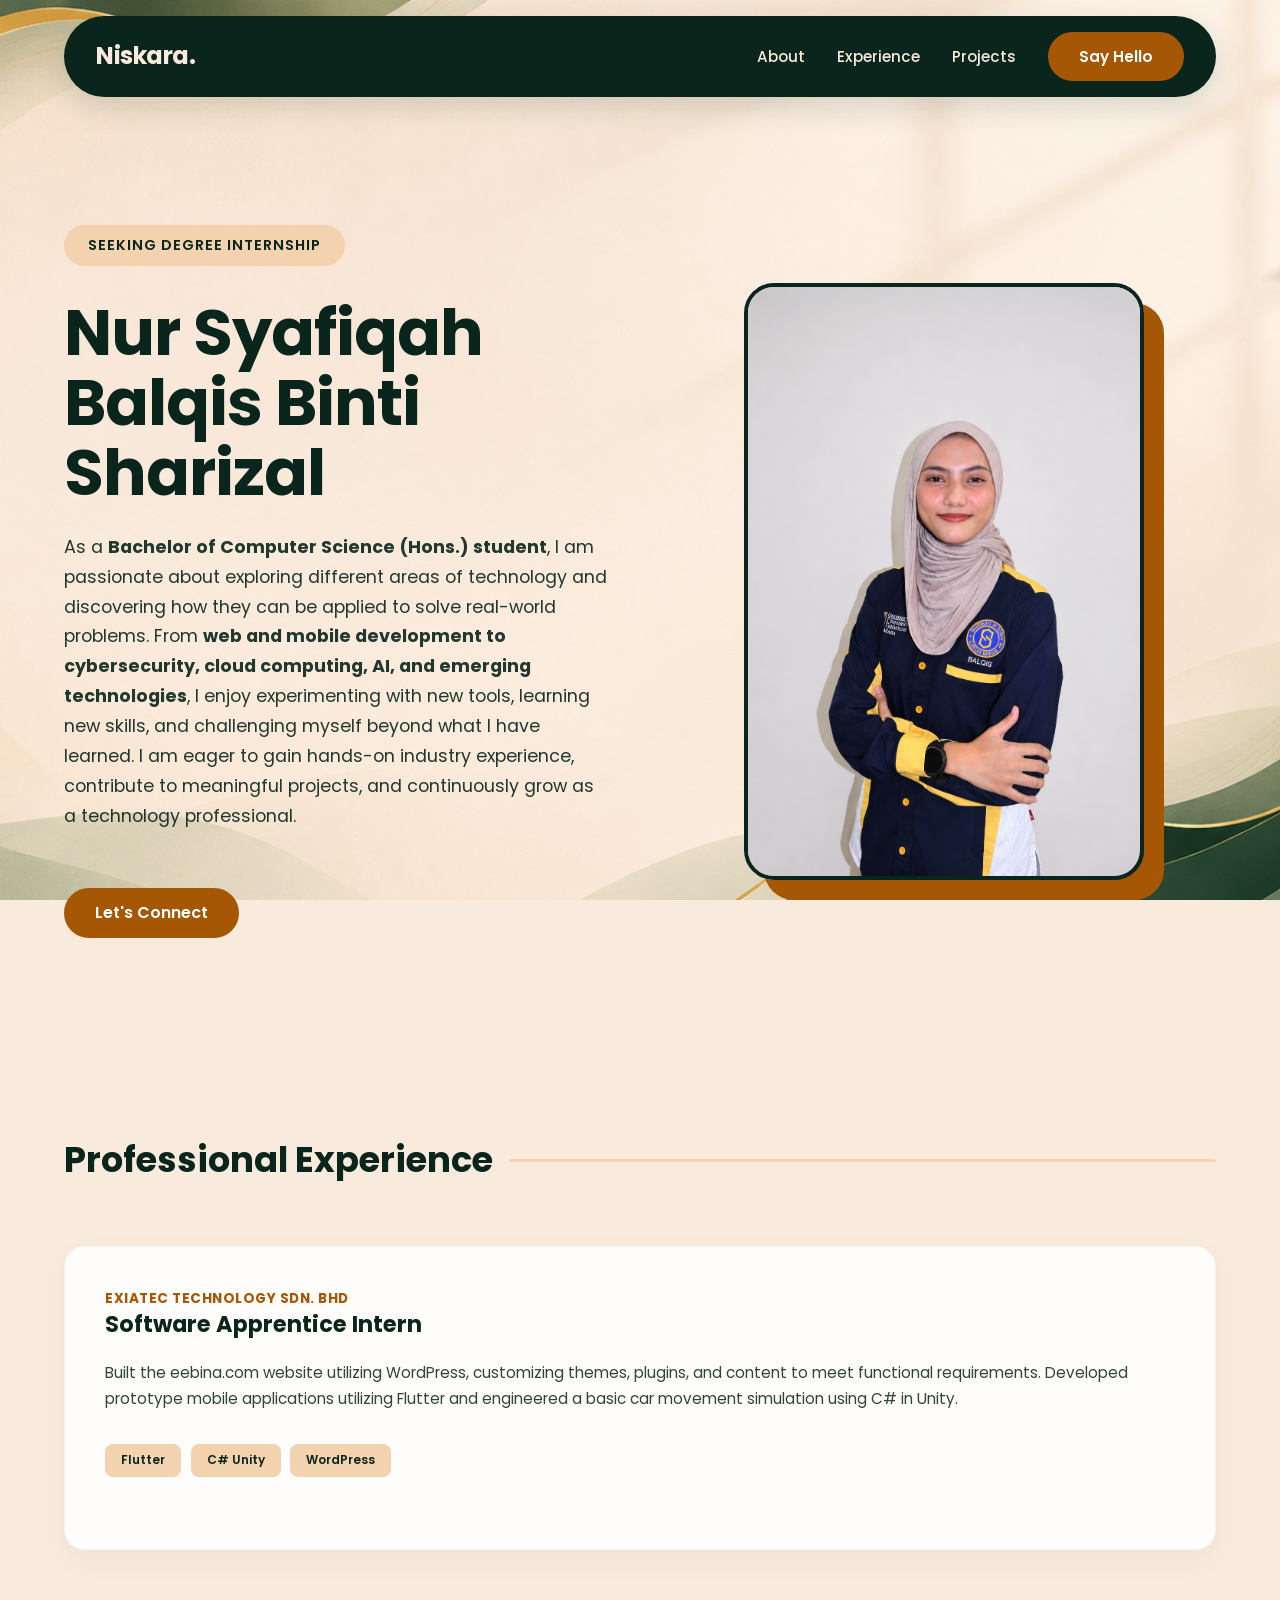
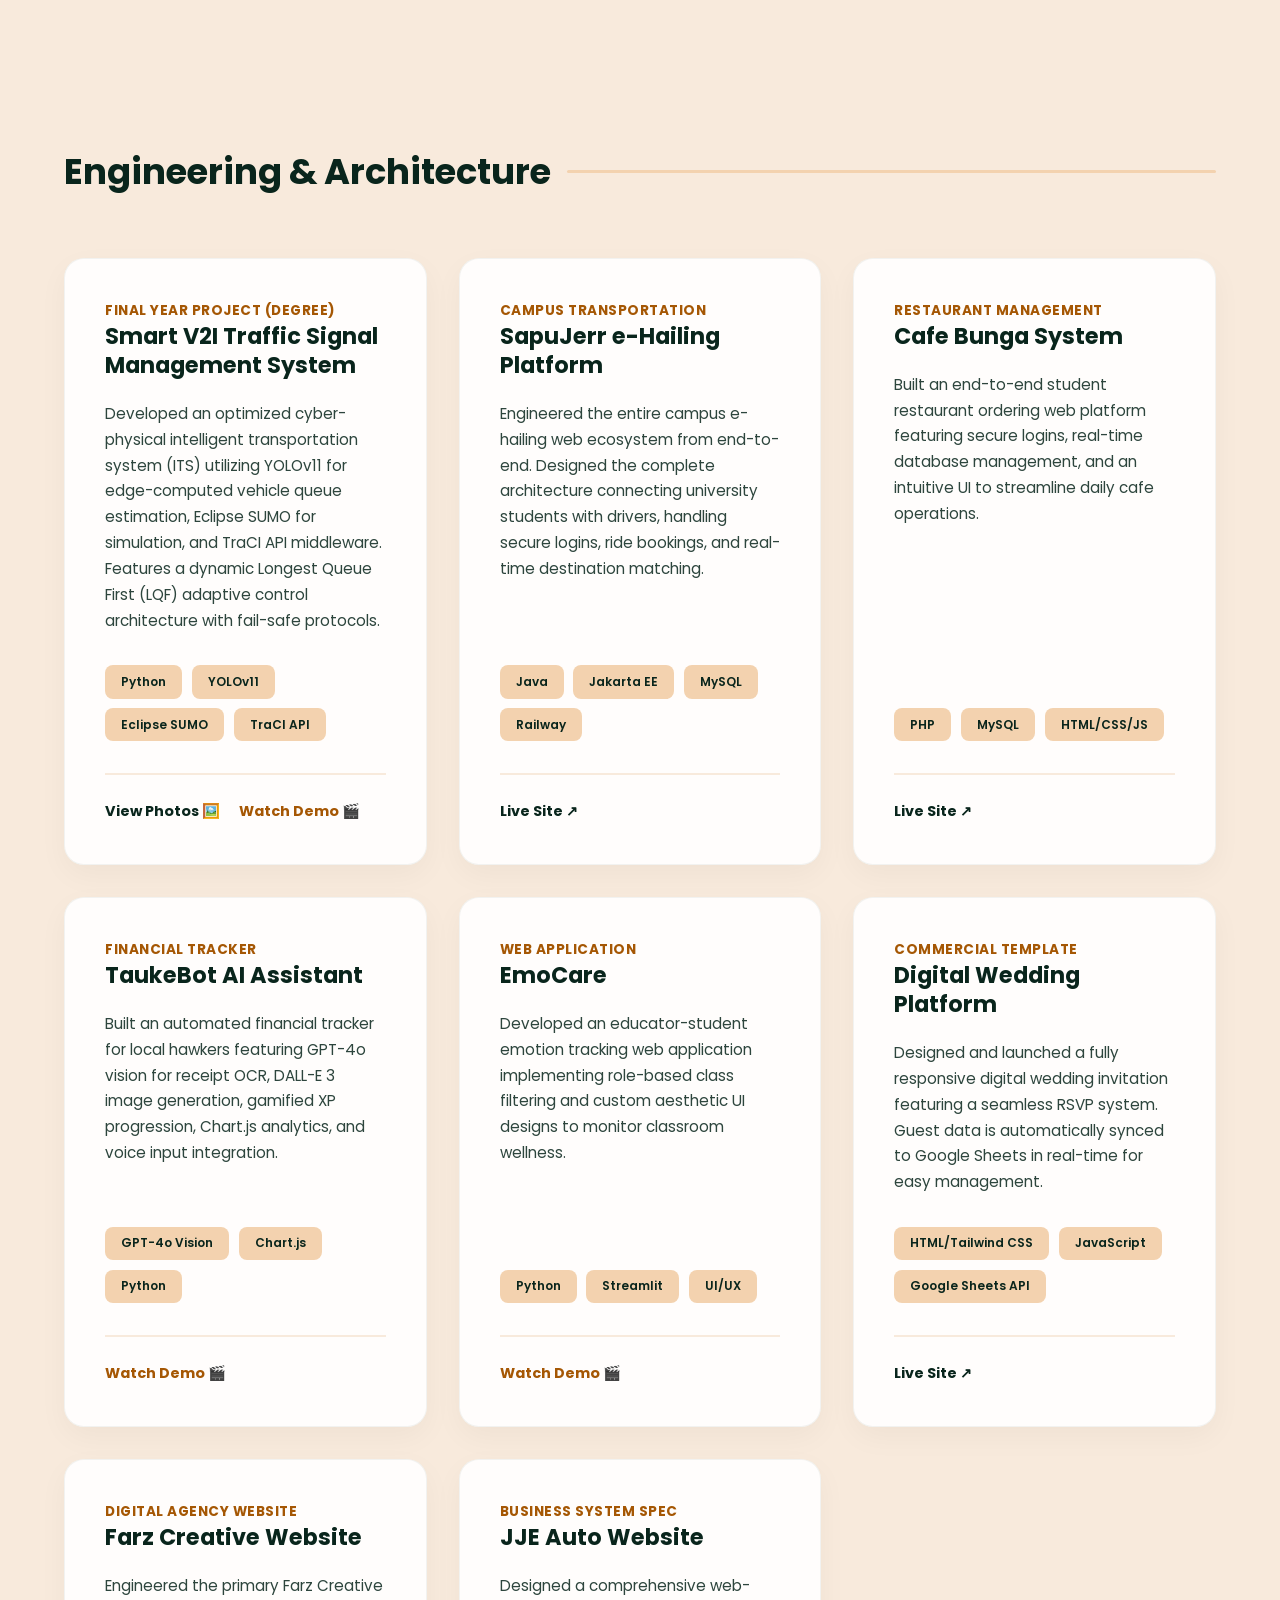
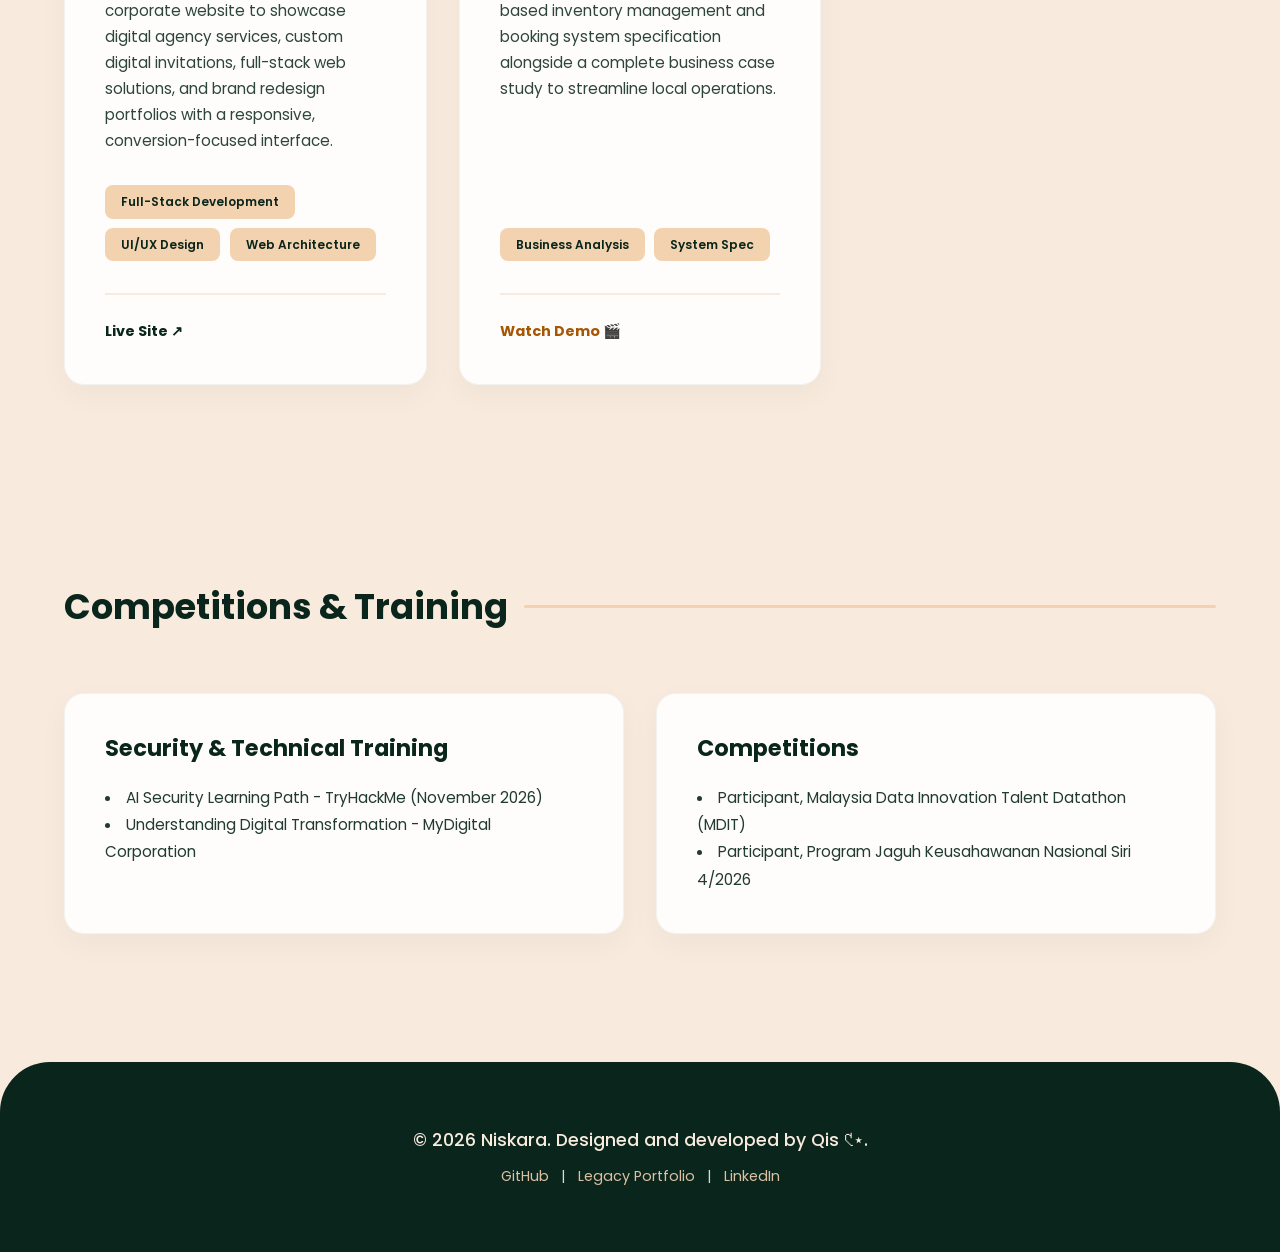
==== commit f4d201c3: "updated info" ====
--- a/index.html
+++ b/index.html
@@ -26,7 +26,6 @@
         }
 
         body {
-            /* Applied your new background image here */
             background-color: var(--cream-bg);
             background-image: url('assets/images/backg1.png');
             background-size: cover;
@@ -97,12 +96,18 @@
             transition: var(--transition);
             display: inline-block;
             border: 2px solid var(--rust-orange);
+            text-decoration: none;
         }
 
         .btn-hire:hover {
             background-color: transparent;
             color: var(--light-peach) !important;
             border-color: var(--light-peach);
+        }
+
+        .hero .btn-hire:hover {
+            color: var(--rust-orange) !important;
+            border-color: var(--rust-orange);
         }
 
         /* Hamburger Menu (Mobile) */
@@ -124,7 +129,7 @@
             transition: var(--transition);
         }
 
-        /* Hero Section (Updated layout for photo) */
+        /* Hero Section */
         .hero {
             padding: 8rem 0 6rem;
             display: flex;
@@ -209,12 +214,13 @@
             border-radius: 5px;
         }
 
+        .grid-1 { display: grid; grid-template-columns: 1fr; gap: 2rem; }
         .grid-2 { display: grid; grid-template-columns: 1fr 1fr; gap: 2rem; }
         .grid-3 { display: grid; grid-template-columns: repeat(auto-fit, minmax(320px, 1fr)); gap: 2rem; }
 
         /* Solid Cards */
         .card {
-            background-color: rgba(255, 255, 255, 0.9); /* Slight transparency so background shows through */
+            background-color: rgba(255, 255, 255, 0.9);
             backdrop-filter: blur(10px);
             padding: 2.5rem;
             border-radius: 20px;
@@ -304,7 +310,7 @@
         .btn-link:hover { color: var(--rust-orange); transform: translateX(2px); }
         .btn-video { color: var(--rust-orange); } 
 
-        /* Video Modal */
+        /* Shared Modal Styles */
         .modal-overlay {
             position: fixed;
             top: 0; left: 0; width: 100%; height: 100%;
@@ -355,6 +361,7 @@
             cursor: pointer;
             color: var(--dark-green);
             transition: var(--transition);
+            z-index: 10;
         }
 
         .close-modal:hover {
@@ -376,6 +383,73 @@
             width: 100%;
             height: 100%;
             border: none;
+        }
+
+        /* Photo Gallery Modal */
+        .gallery-viewport {
+            position: relative;
+            width: 100%;
+            aspect-ratio: 16 / 9;
+            background: var(--dark-green);
+            border-radius: 12px;
+            overflow: hidden;
+            margin-top: 1.2rem;
+            display: flex;
+            align-items: center;
+            justify-content: center;
+        }
+
+        .gallery-viewport img {
+            width: 100%;
+            height: 100%;
+            object-fit: contain;
+            display: block;
+        }
+
+        .gallery-nav-btn {
+            position: absolute;
+            top: 50%;
+            transform: translateY(-50%);
+            background: rgba(243, 210, 175, 0.9);
+            color: var(--dark-green);
+            border: none;
+            width: 42px;
+            height: 42px;
+            border-radius: 50%;
+            font-size: 1.2rem;
+            font-weight: 700;
+            cursor: pointer;
+            display: flex;
+            align-items: center;
+            justify-content: center;
+            transition: var(--transition);
+        }
+
+        .gallery-nav-btn:hover {
+            background: var(--rust-orange);
+            color: var(--white);
+        }
+
+        .gallery-prev { left: 1rem; }
+        .gallery-next { right: 1rem; }
+
+        .gallery-footer {
+            display: flex;
+            justify-content: space-between;
+            align-items: center;
+            margin-top: 1rem;
+            gap: 1rem;
+            font-size: 0.9rem;
+            color: var(--dark-green);
+        }
+
+        .gallery-counter {
+            background: var(--light-peach);
+            padding: 0.3rem 0.9rem;
+            border-radius: 50px;
+            font-weight: 600;
+            font-size: 0.8rem;
+            white-space: nowrap;
         }
 
         footer {
@@ -448,6 +522,7 @@
             
             .card { padding: 1.8rem; }
             .modal-content { padding: 1.5rem; border-radius: 16px; }
+            .gallery-nav-btn { width: 34px; height: 34px; font-size: 1rem; }
             
             footer { border-top-left-radius: 30px; border-top-right-radius: 30px; }
         }
@@ -494,23 +569,7 @@
 
         <section id="experience">
             <h2 class="section-title">Professional Experience</h2>
-            <div class="grid-2">
-                <div class="card">
-                    <div class="card-header">
-                        <span class="card-subtitle">Farz Creative</span>
-                        <h3>Web Developer</h3>
-                    </div>
-                    <p>Develop professional digital agency websites, full-stack applications, and commercial templates. Engineered the primary Farz Creative corporate website to showcase the team's digital services, custom digital invitations, and brand redesign portfolios.</p>
-                    <div class="tags">
-                        <span class="tag">Full-Stack Development</span>
-                        <span class="tag">UI/UX Design</span>
-                        <span class="tag">Web Architecture</span>
-                    </div>
-                    <div class="card-actions">
-                        <a href="https://farzcreative.com/" target="_blank" class="btn-link">Farz Website ↗</a>
-                    </div>
-                </div>
-
+            <div class="grid-1">
                 <div class="card">
                     <div class="card-header">
                         <span class="card-subtitle">Exiatec Technology Sdn. Bhd</span>
@@ -529,23 +588,27 @@
         <section id="projects">
             <h2 class="section-title">Engineering & Architecture</h2>
             <div class="grid-3">
-                
+
+                <!-- 1. Traffic Light -->
                 <div class="card">
                     <div class="card-header">
-                        <span class="card-subtitle">Commercial Template</span>
-                        <h3>Digital Wedding Platform</h3>
-                    </div>
-                    <p>Designed and launched a fully responsive digital wedding invitation featuring a seamless RSVP system. Guest data is automatically synced to Google Sheets in real-time for easy management.</p>
+                        <span class="card-subtitle">Final Year Project (Degree)</span>
+                        <h3>Smart V2I Traffic Signal Management System</h3>
+                    </div>
+                    <p>Developed an optimized cyber-physical intelligent transportation system (ITS) utilizing YOLOv11 for edge-computed vehicle queue estimation, Eclipse SUMO for simulation, and TraCI API middleware. Features a dynamic Longest Queue First (LQF) adaptive control architecture with fail-safe protocols.</p>
                     <div class="tags">
-                        <span class="tag">HTML/Tailwind CSS</span>
-                        <span class="tag">JavaScript</span>
-                        <span class="tag">Google Sheets API</span>
+                        <span class="tag">Python</span>
+                        <span class="tag">YOLOv11</span>
+                        <span class="tag">Eclipse SUMO</span>
+                        <span class="tag">TraCI API</span>
                     </div>
                     <div class="card-actions">
-                        <a href="https://wedding-template-01-cyan.vercel.app/" target="_blank" class="btn-link">Live Site ↗</a>
-                    </div>
-                </div>
-
+                        <a onclick="openGallery('traffic-gallery')" class="btn-link">View Photos 🖼️</a>
+                        <a onclick="openModal('traffic-demo')" class="btn-link btn-video">Watch Demo 🎬</a>
+                    </div>
+                </div>
+
+                <!-- 2. SapuJerr -->
                 <div class="card">
                     <div class="card-header">
                         <span class="card-subtitle">Campus Transportation</span>
@@ -560,10 +623,10 @@
                     </div>
                     <div class="card-actions">
                         <a href="https://sapujerr-live-production.up.railway.app/" target="_blank" class="btn-link">Live Site ↗</a>
-                        <!-- <a onclick="openModal('sapujerr-demo')" class="btn-link btn-video">Watch Demo 🎬</a> -->
-                    </div>
-                </div>
-
+                    </div>
+                </div>
+
+                <!-- 3. Cafe Bunga -->
                 <div class="card">
                     <div class="card-header">
                         <span class="card-subtitle">Restaurant Management</span>
@@ -577,27 +640,10 @@
                     </div>
                     <div class="card-actions">
                         <a href="https://cafebunga-production-2b8e.up.railway.app/" target="_blank" class="btn-link">Live Site ↗</a>
-                        <!--<a onclick="openModal('cafebunga-demo')" class="btn-link btn-video">Watch Demo 🎬</a>-->
-                    </div>
-                </div>
-
-                <div class="card">
-                    <div class="card-header">
-                        <span class="card-subtitle">Final Year Project (Degree)</span>
-                        <h3>Smart V2I Traffic Signal Management System</h3>
-                    </div>
-                    <p>Developed an optimized cyber-physical intelligent transportation system (ITS) utilizing YOLOv11 for edge-computed vehicle queue estimation, Eclipse SUMO for simulation, and TraCI API middleware. Features a dynamic Longest Queue First (LQF) adaptive control architecture with fail-safe protocols.</p>
-                    <div class="tags">
-                        <span class="tag">Python</span>
-                        <span class="tag">YOLOv11</span>
-                        <span class="tag">Eclipse SUMO</span>
-                        <span class="tag">TraCI API</span>
-                    </div>
-                    <div class="card-actions">
-                        <a onclick="openModal('traffic-demo')" class="btn-link btn-video">Watch Demo 🎬</a>
-                    </div>
-                </div>
-
+                    </div>
+                </div>
+
+                <!-- 4. TaukeBot -->
                 <div class="card">
                     <div class="card-header">
                         <span class="card-subtitle">Financial Tracker</span>
@@ -614,6 +660,7 @@
                     </div>
                 </div>
 
+                <!-- 5. EmoCare -->
                 <div class="card">
                     <div class="card-header">
                         <span class="card-subtitle">Web Application</span>
@@ -630,6 +677,41 @@
                     </div>
                 </div>
 
+                <!-- 6. Digital Wedding Platform -->
+                <div class="card">
+                    <div class="card-header">
+                        <span class="card-subtitle">Commercial Template</span>
+                        <h3>Digital Wedding Platform</h3>
+                    </div>
+                    <p>Designed and launched a fully responsive digital wedding invitation featuring a seamless RSVP system. Guest data is automatically synced to Google Sheets in real-time for easy management.</p>
+                    <div class="tags">
+                        <span class="tag">HTML/Tailwind CSS</span>
+                        <span class="tag">JavaScript</span>
+                        <span class="tag">Google Sheets API</span>
+                    </div>
+                    <div class="card-actions">
+                        <a href="https://wedding-template-01-cyan.vercel.app/" target="_blank" class="btn-link">Live Site ↗</a>
+                    </div>
+                </div>
+
+                <!-- 7. Farz Creative -->
+                <div class="card">
+                    <div class="card-header">
+                        <span class="card-subtitle">Digital Agency Website</span>
+                        <h3>Farz Creative Website</h3>
+                    </div>
+                    <p>Engineered the primary Farz Creative corporate website to showcase digital agency services, custom digital invitations, full-stack web solutions, and brand redesign portfolios with a responsive, conversion-focused interface.</p>
+                    <div class="tags">
+                        <span class="tag">Full-Stack Development</span>
+                        <span class="tag">UI/UX Design</span>
+                        <span class="tag">Web Architecture</span>
+                    </div>
+                    <div class="card-actions">
+                        <a href="https://farzcreative.com/" target="_blank" class="btn-link">Live Site ↗</a>
+                    </div>
+                </div>
+
+                <!-- 8. JJE Auto -->
                 <div class="card">
                     <div class="card-header">
                         <span class="card-subtitle">Business System Spec</span>
@@ -667,7 +749,7 @@
                 </div>
             </div>
         </section>
-    </div> <!-- End Container -->
+    </div>
 
     <footer>
         <div class="container">
@@ -688,12 +770,31 @@
             <p style="font-size: 0.95rem; color: var(--rust-orange); font-weight: 600; margin-bottom: 1rem;">Watch the system in action.</p>
             
             <div class="video-container">
-                <!-- Use an iframe for BOTH local videos and YouTube videos -->
                 <iframe id="demoPlayer" src="" allowfullscreen allow="autoplay; encrypted-media"></iframe> 
             </div>
         </div>
     </div>
 
+    <!-- Global Photo Gallery Modal -->
+    <div class="modal-overlay" id="galleryModal" onclick="closeGallery(event)">
+        <div class="modal-content" onclick="event.stopPropagation()">
+            <button class="close-modal" onclick="closeGallery(event)" aria-label="Close Gallery">&times;</button>
+            <h3 id="galleryTitle" style="margin-bottom: 0.3rem; font-size: 1.5rem; color: var(--dark-green);">Project Screenshots</h3>
+            <p style="font-size: 0.9rem; color: var(--rust-orange); font-weight: 600;">Website & interface preview</p>
+
+            <div class="gallery-viewport">
+                <button class="gallery-nav-btn gallery-prev" onclick="changeSlide(-1)" aria-label="Previous image">&#10094;</button>
+                <img id="galleryImage" src="" alt="Project screenshot">
+                <button class="gallery-nav-btn gallery-next" onclick="changeSlide(1)" aria-label="Next image">&#10095;</button>
+            </div>
+
+            <div class="gallery-footer">
+                <span id="galleryCaption"></span>
+                <span class="gallery-counter" id="galleryCounter">1 / 1</span>
+            </div>
+        </div>
+    </div>
+
     <script>
         // Mobile Navigation Toggle
         const hamburger = document.getElementById('hamburger-menu');
@@ -715,20 +816,17 @@
         const videoPlayer = document.getElementById('demoPlayer');
 
         const videoData = {
-            // Local MP4 Examples
             'wedding-demo': { title: 'Digital Wedding Platform Demo', src: 'assets/videos/wedding-demo.mp4' },
             'sapujerr-demo': { title: 'SapuJerr Platform Demo', src: 'assets/videos/sapujerr-demo.mp4' },
             'cafebunga-demo': { title: 'Cafe Bunga System Demo', src: 'assets/videos/cafebunga-demo.mp4' },
             'traffic-demo': { title: 'Smart V2I Traffic Signal Management System Demo', src: 'assets/videos/traffic-demo.mp4' },
             'jje-auto-demo': { title: 'JJE Auto System Demo', src: 'assets/videos/jje-auto-demo.mp4' },
-            
-            // YouTube Example (Notice the /embed/ URL format!)
             'taukebot-demo': { title: 'TaukeBot AI Assistant Demo', src: 'https://www.youtube.com/embed/E0EMJjinqAg' },
             'emocare-demo': { title: 'EmoCare Web Application Demo', src: 'https://www.youtube.com/embed/YMVKTD5yjZI' },
         }; 
 
         function openModal(projectId) {
-            if(videoData[projectId]) {
+            if (videoData[projectId]) {
                 modalTitle.innerText = videoData[projectId].title;
                 videoPlayer.src = videoData[projectId].src;
             }
@@ -740,14 +838,69 @@
             if (e) e.preventDefault();
             modal.classList.remove('active');
             document.body.style.overflow = '';
-            // For iframes, clearing the src is how you stop the video from playing in the background
             videoPlayer.src = ''; 
         }
 
-        // Close modal on Escape key
+        // Photo Gallery Modal Logic
+        const galleryModal = document.getElementById('galleryModal');
+        const galleryTitle = document.getElementById('galleryTitle');
+        const galleryImage = document.getElementById('galleryImage');
+        const galleryCaption = document.getElementById('galleryCaption');
+        const galleryCounter = document.getElementById('galleryCounter');
+
+        const galleryData = {
+            'traffic-gallery': {
+                title: 'Smart V2I Traffic Signal Management System',
+                photos: [
+                    { src: 'assets/images/projectPic/traffic_light/dashboard1.png', caption: 'Traffic Control Dashboard — Overview 1' },
+                    { src: 'assets/images/projectPic/traffic_light/dashboard2.png', caption: 'Traffic Control Dashboard — Overview 2' },
+                    { src: 'assets/images/projectPic/traffic_light/dashboard3.png', caption: 'Traffic Control Dashboard — Overview 3' }
+                ]
+            }
+        };
+
+        let currentGallery = [];
+        let currentSlide = 0;
+
+        function openGallery(galleryId) {
+            if (!galleryData[galleryId]) return;
+            galleryTitle.innerText = galleryData[galleryId].title;
+            currentGallery = galleryData[galleryId].photos;
+            currentSlide = 0;
+            updateGalleryView();
+            galleryModal.classList.add('active');
+            document.body.style.overflow = 'hidden';
+        }
+
+        function updateGalleryView() {
+            const item = currentGallery[currentSlide];
+            galleryImage.src = item.src;
+            galleryImage.alt = item.caption;
+            galleryCaption.innerText = item.caption;
+            galleryCounter.innerText = `${currentSlide + 1} / ${currentGallery.length}`;
+        }
+
+        function changeSlide(direction) {
+            if (!currentGallery.length) return;
+            currentSlide = (currentSlide + direction + currentGallery.length) % currentGallery.length;
+            updateGalleryView();
+        }
+
+        function closeGallery(e) {
+            if (e) e.preventDefault();
+            galleryModal.classList.remove('active');
+            document.body.style.overflow = '';
+        }
+
+        // Keyboard Controls for Modals
         document.addEventListener('keydown', (e) => {
-            if (e.key === 'Escape' && modal.classList.contains('active')) {
-                closeModal();
+            if (e.key === 'Escape') {
+                if (modal.classList.contains('active')) closeModal();
+                if (galleryModal.classList.contains('active')) closeGallery();
+            }
+            if (galleryModal.classList.contains('active')) {
+                if (e.key === 'ArrowRight') changeSlide(1);
+                if (e.key === 'ArrowLeft') changeSlide(-1);
             }
         });
     </script>
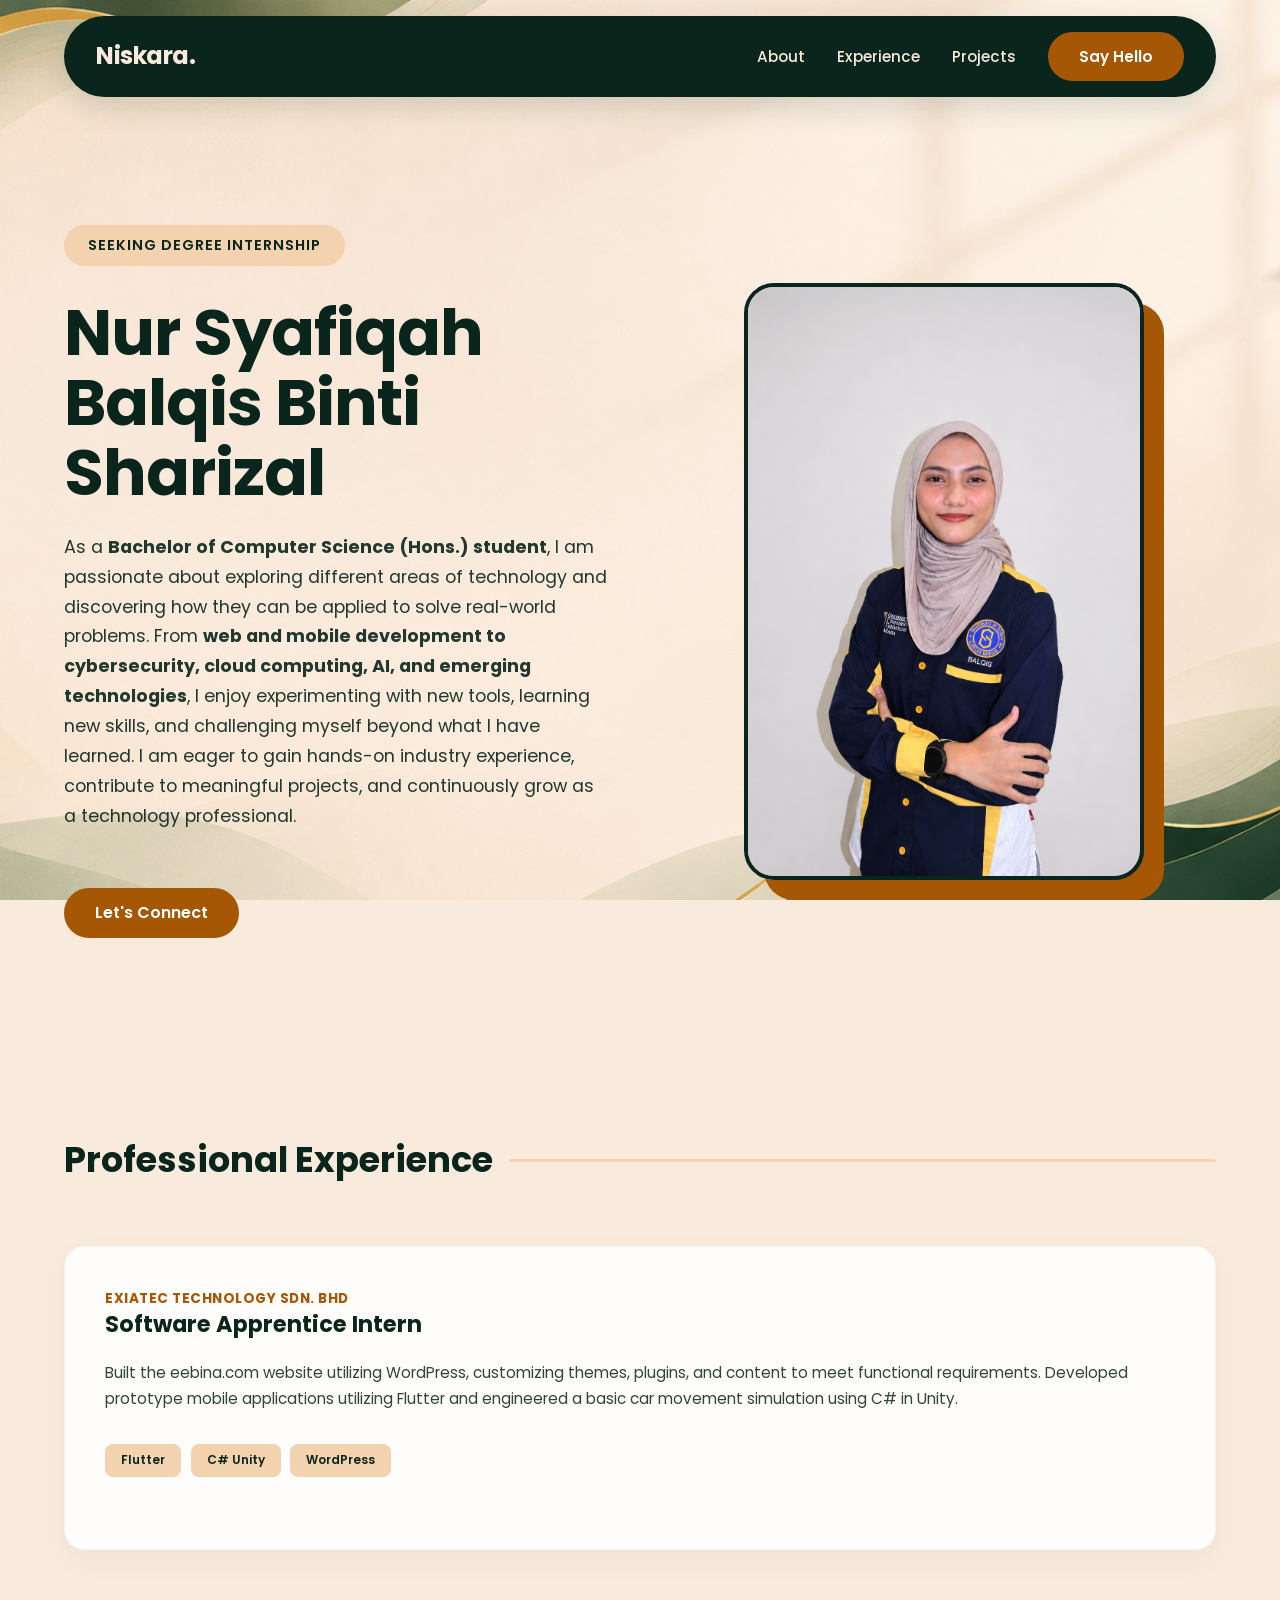
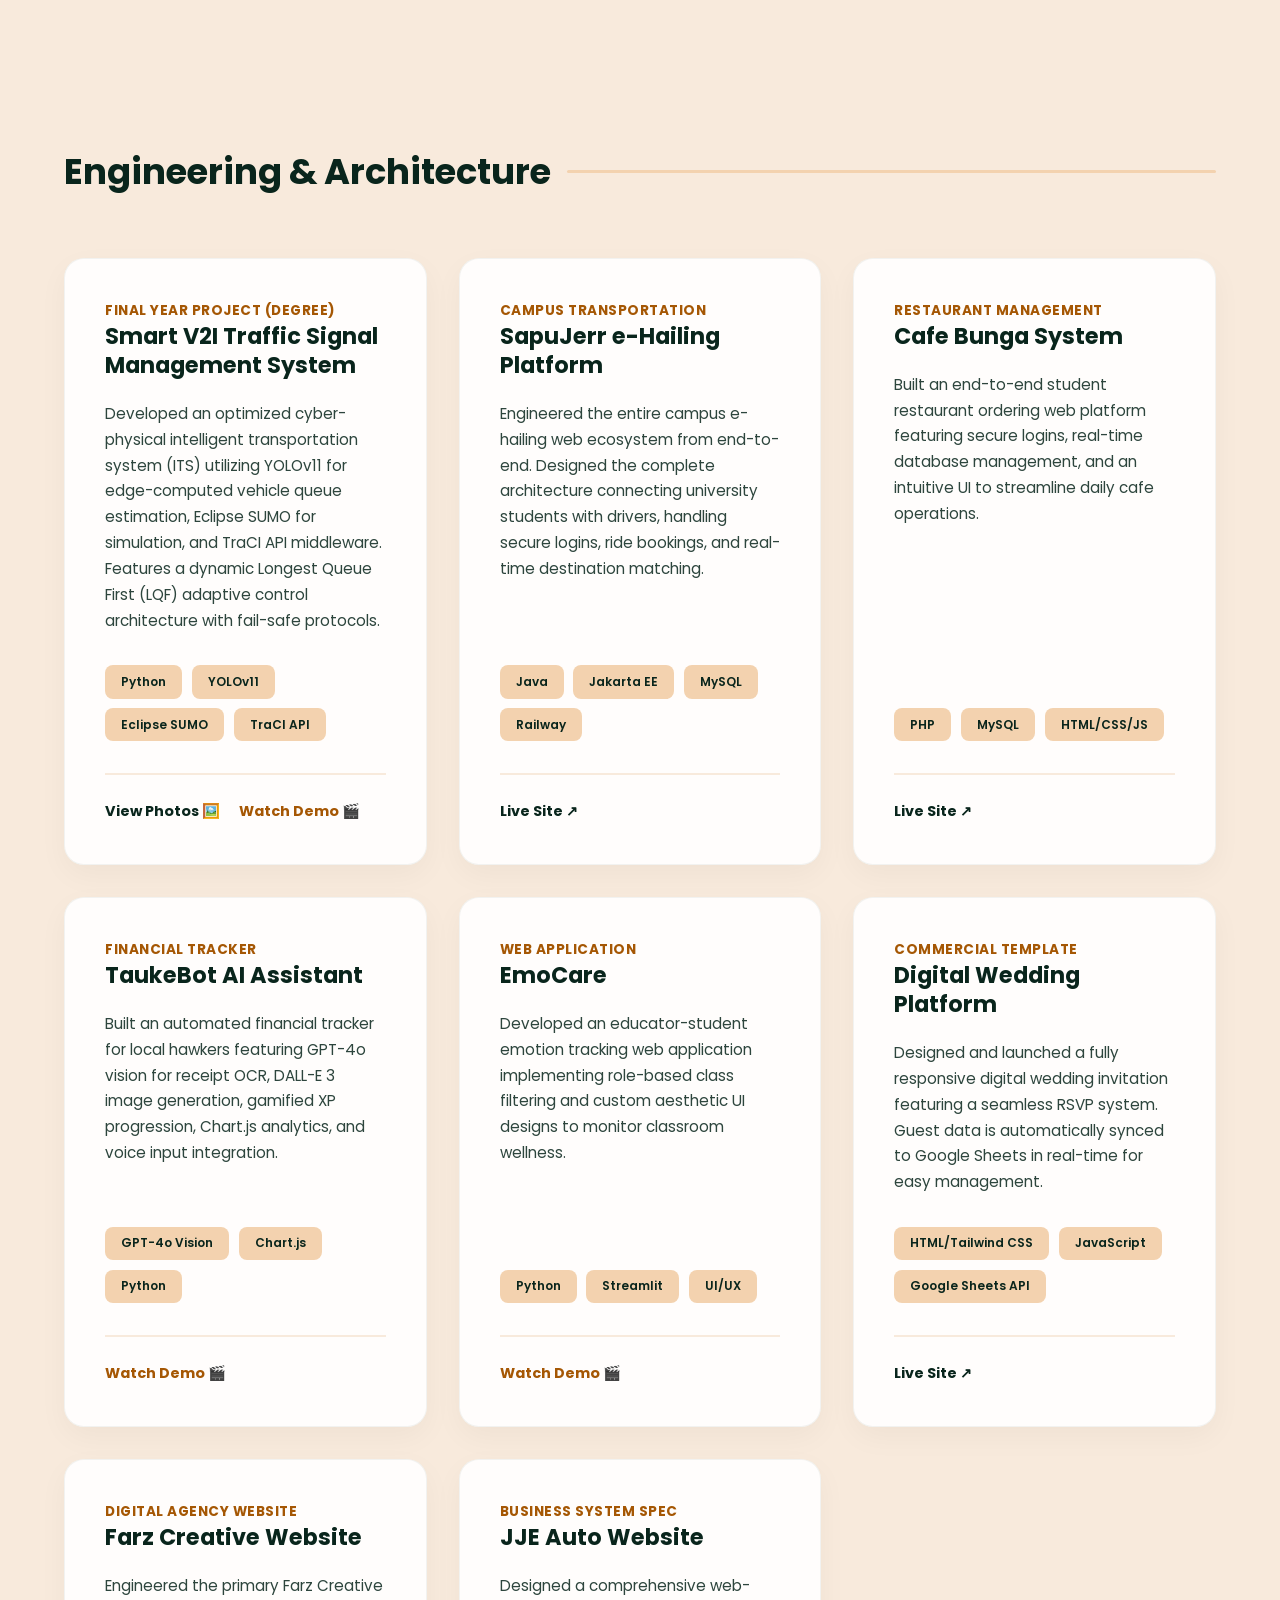
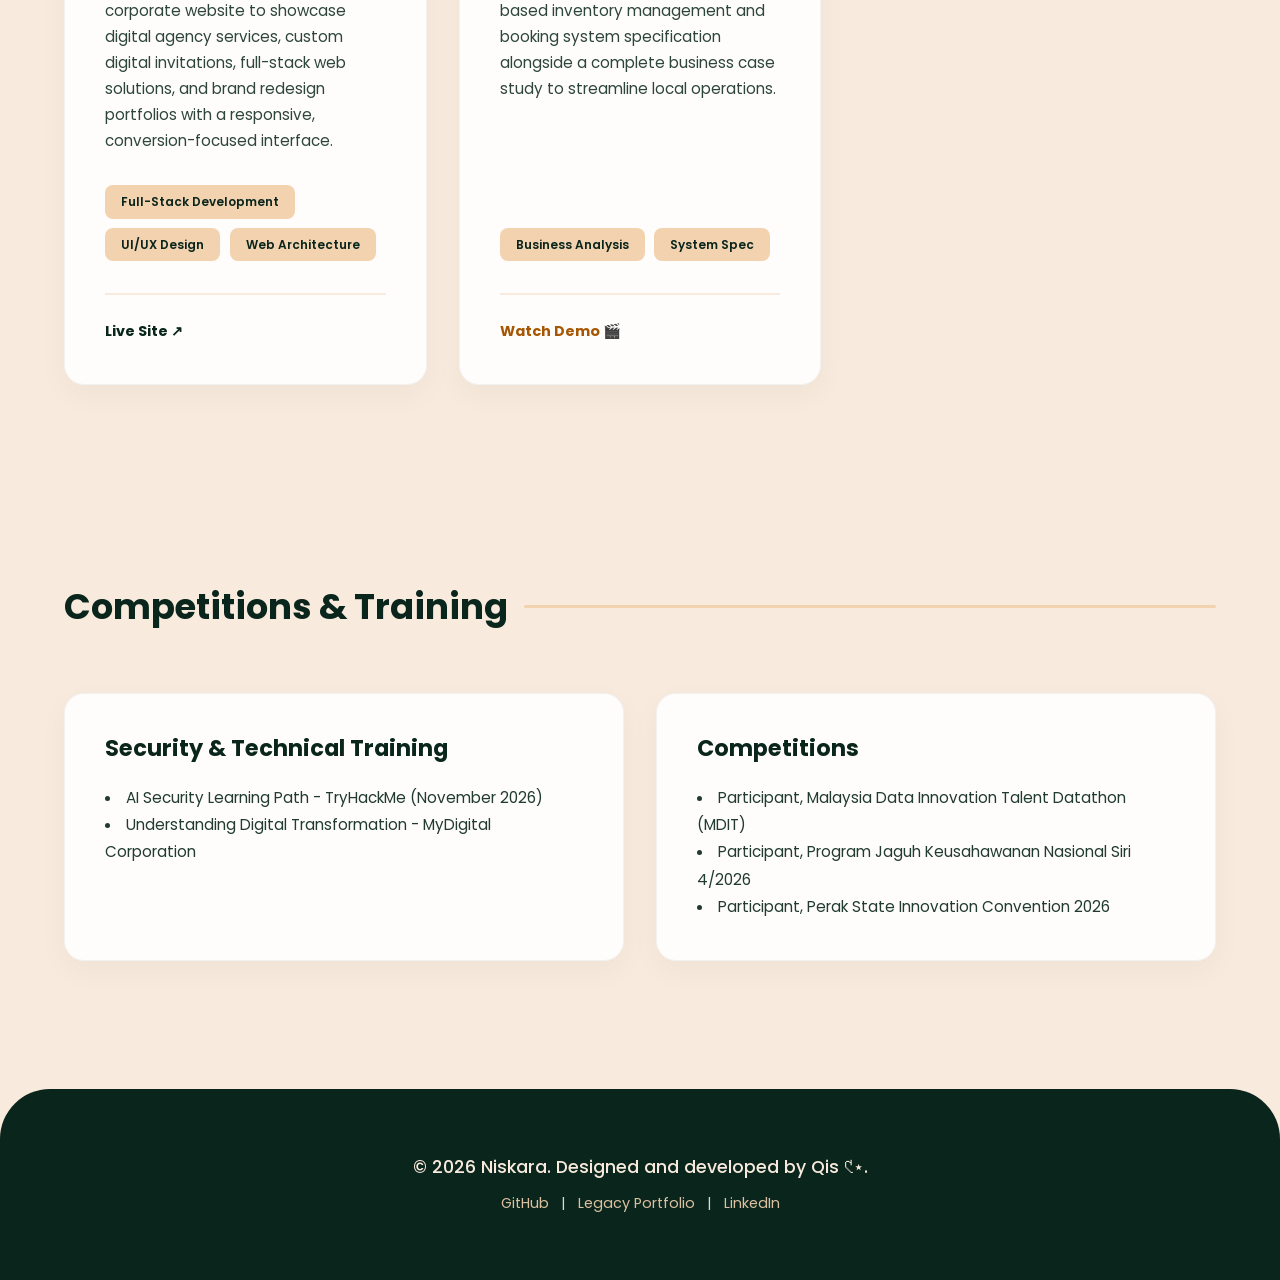
==== commit f5743998: "cert" ====
--- a/index.html
+++ b/index.html
@@ -745,6 +745,7 @@
                     <ul style="list-style-position: inside; color: var(--dark-green); font-size: 0.95rem; margin-top: 1rem; line-height: 1.8; opacity: 0.9;">
                         <li>Participant, Malaysia Data Innovation Talent Datathon (MDIT)</li>
                         <li>Participant, Program Jaguh Keusahawanan Nasional Siri 4/2026</li>
+                        <li>Participant, Perak State Innovation Convention 2026</li>
                     </ul>
                 </div>
             </div>
